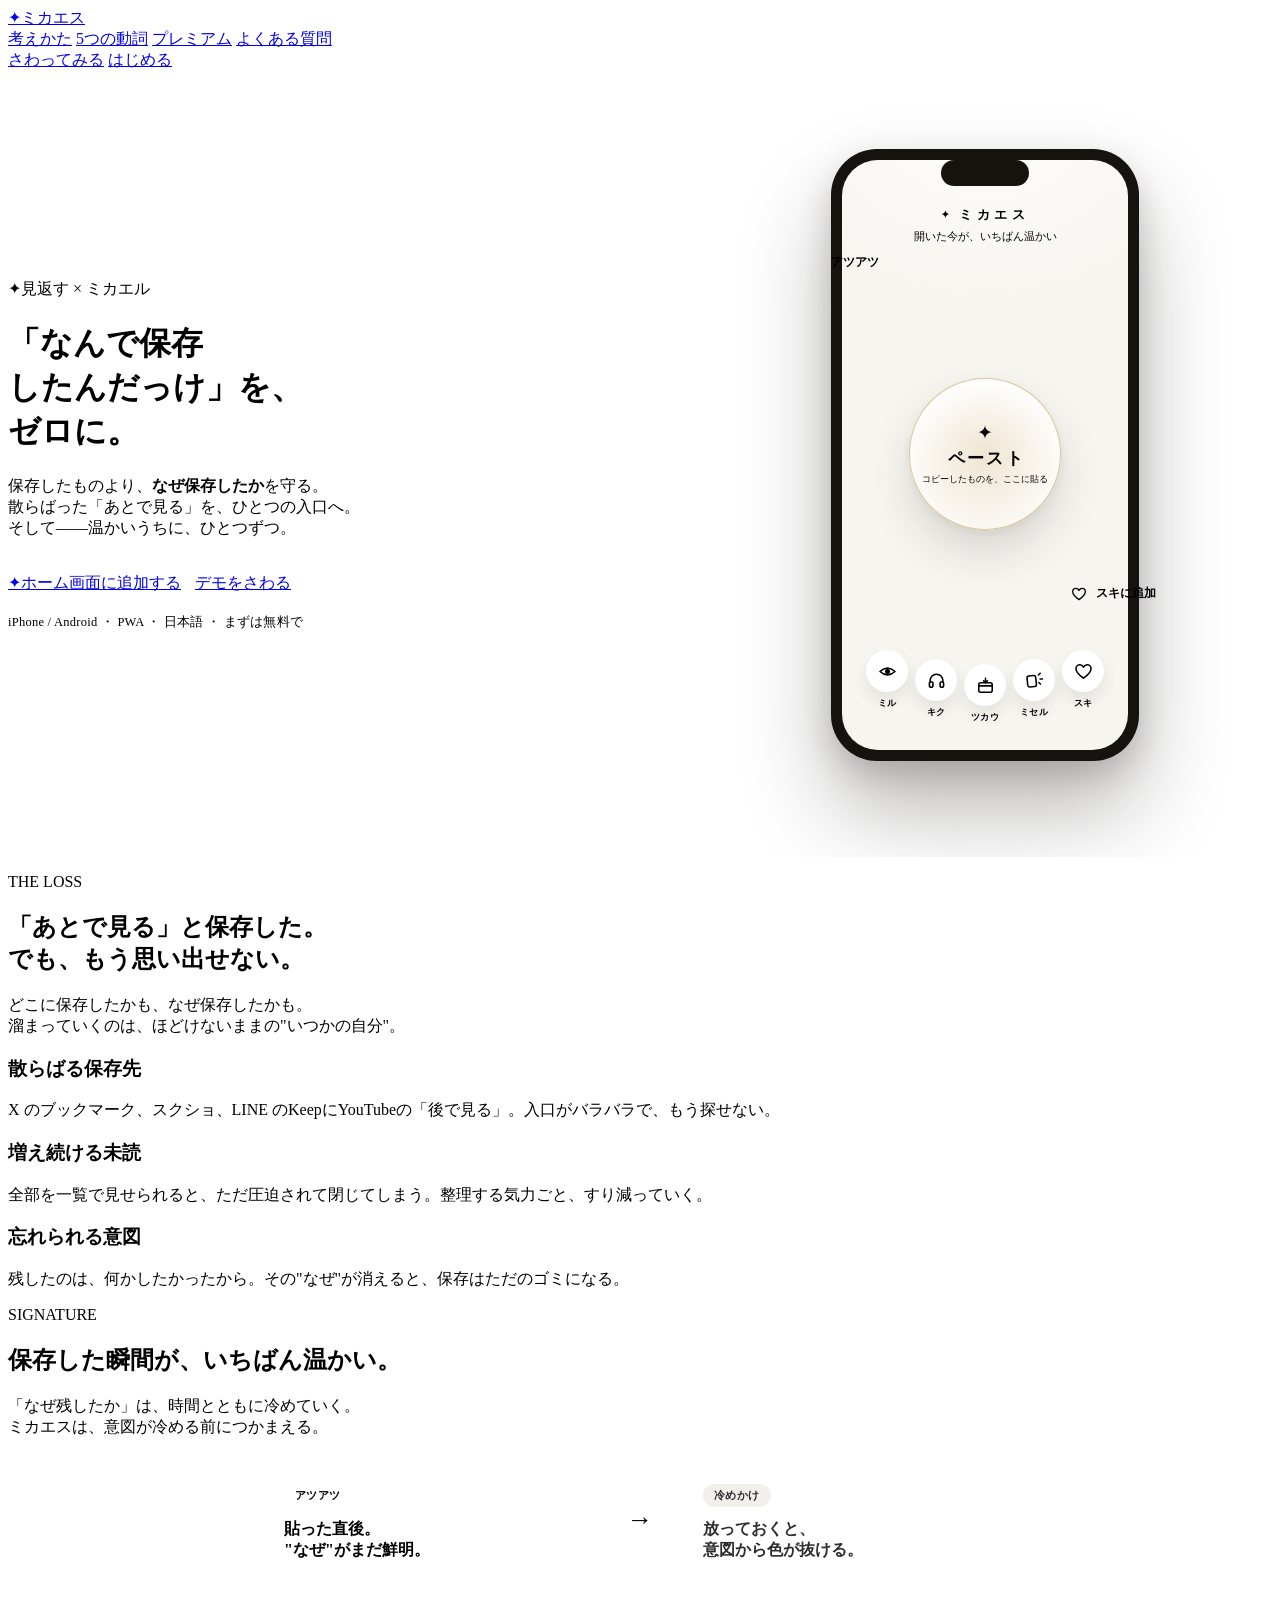
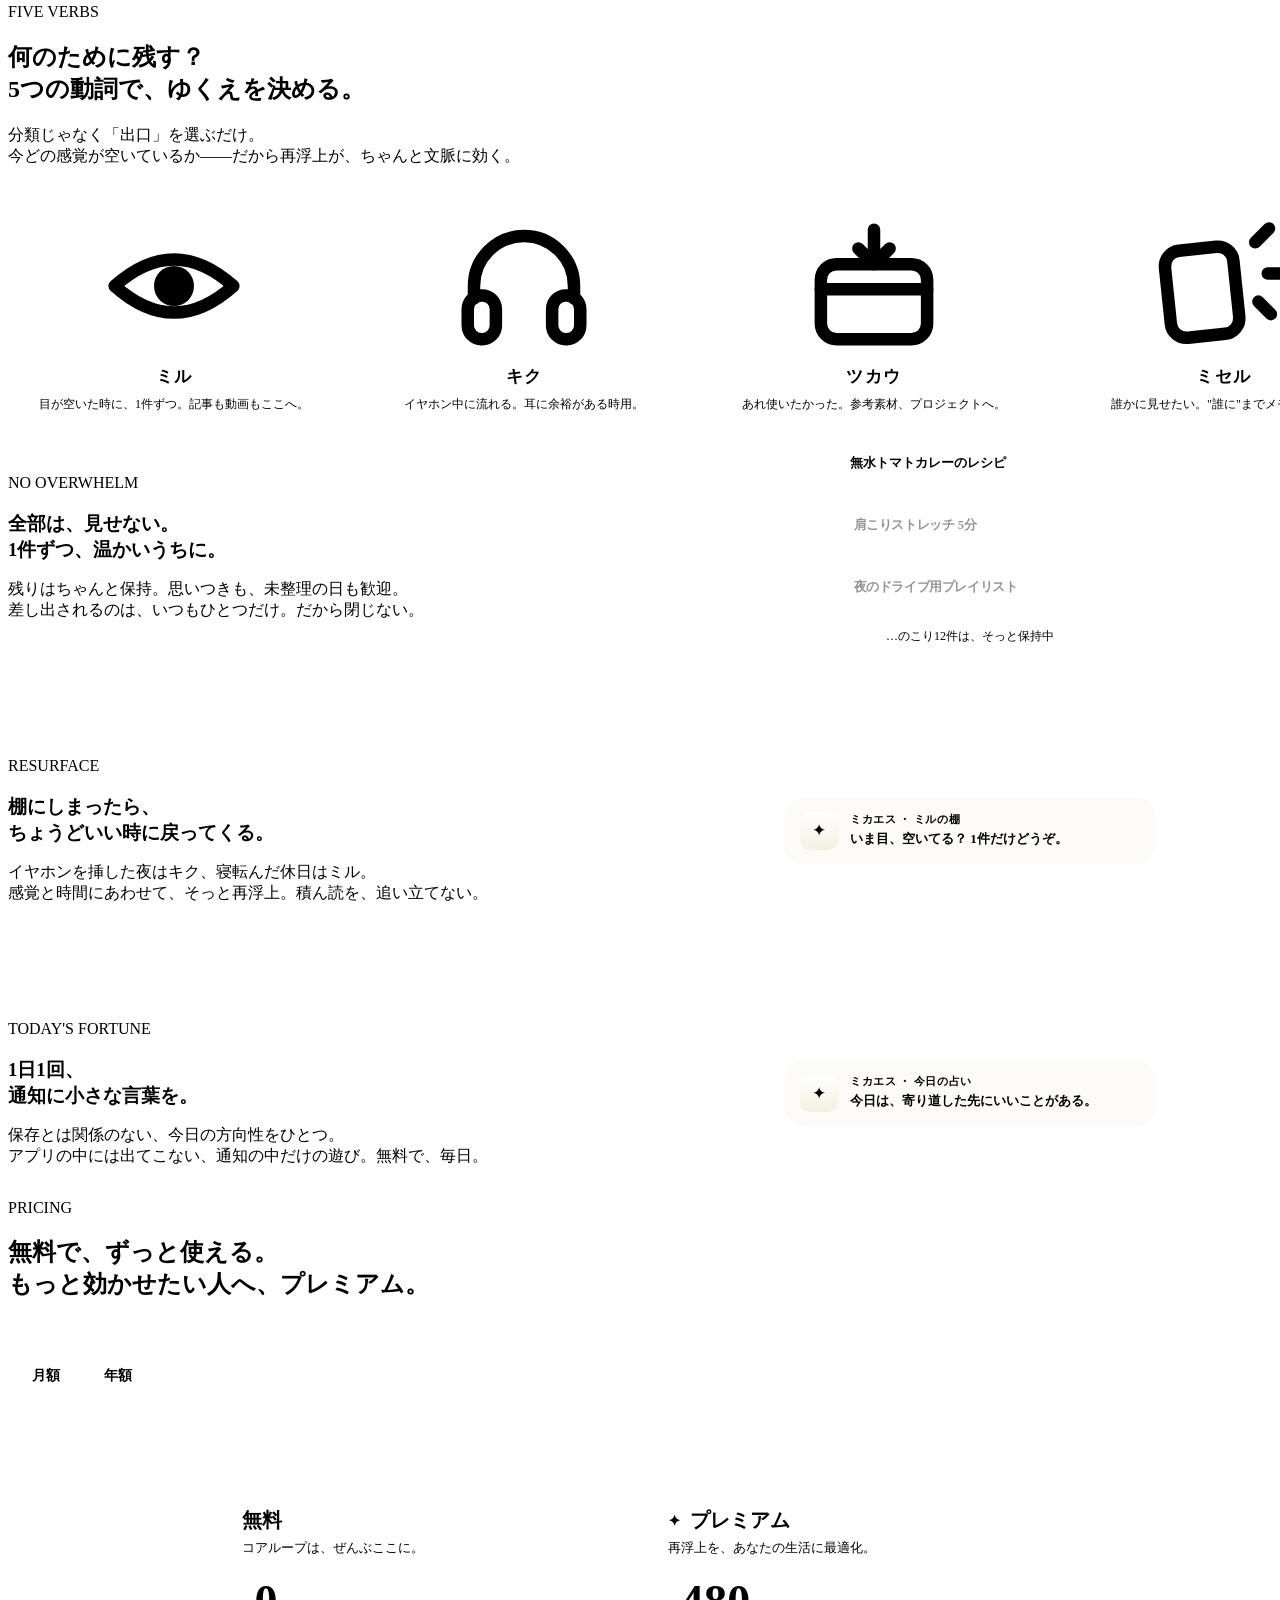
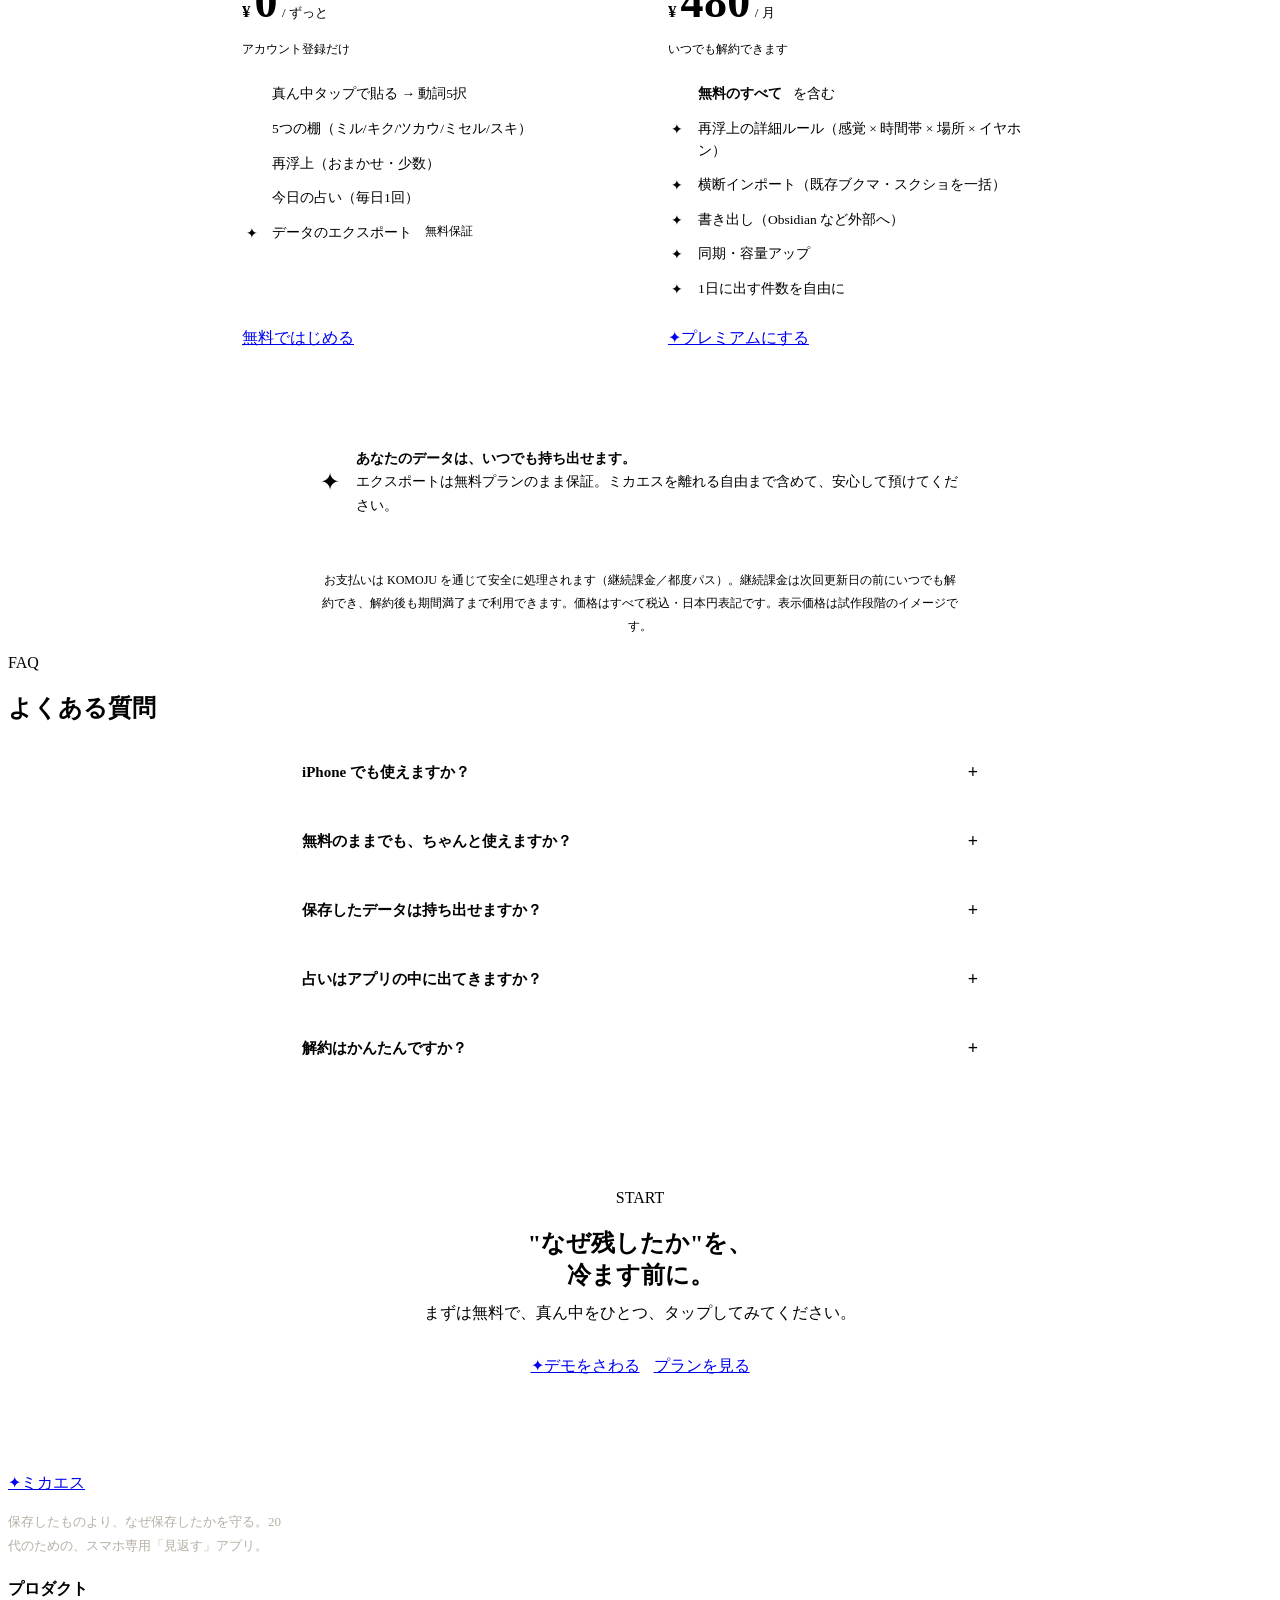
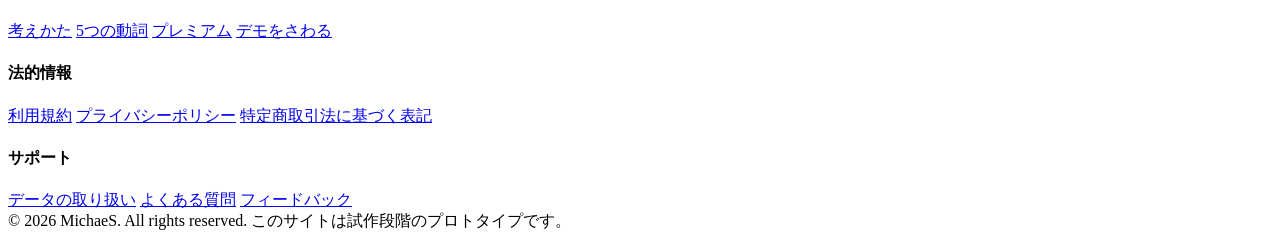
==== LP.html @ 0ac88a1e "Add files via upload" ====
<!DOCTYPE html>
<html lang="ja">
<head>
<meta charset="UTF-8">
<meta name="viewport" content="width=device-width, initial-scale=1.0">
<title>ミカエス — 「なんで保存したんだっけ」を、ゼロに。</title>
<meta name="description" content="保存したものより、なぜ保存したかを守る。温かいうちに、ひとつずつ。20代のためのスマホ専用「見返す」アプリ、ミカエス。">
<link rel="preconnect" href="https://fonts.googleapis.com">
<link rel="preconnect" href="https://fonts.gstatic.com" crossorigin>
<link href="https://fonts.googleapis.com/css2?family=Zen+Maru+Gothic:wght@500;700;900&family=Zen+Kaku+Gothic+New:wght@400;500;700&display=swap" rel="stylesheet">
<link rel="stylesheet" href="lp-styles.css">
<style>
  /* ── ヒーロー ─────────────────────────── */
  .hero { position: relative; padding: 78px 0 96px; overflow: hidden; background: var(--light); }
  .hero-grid { display: grid; grid-template-columns: 1.05fr .95fr; gap: 56px; align-items: center; }
  .hero-copy .lead { margin: 22px 0 34px; max-width: 30em; }
  .hero-cta { display: flex; gap: 14px; flex-wrap: wrap; }
  .hero-note { margin: 20px 0 0; font-size: 12.5px; color: var(--ink-soft); letter-spacing: .02em; }
  .hero-kicker { margin-bottom: 22px; }

  @media (max-width: 880px) {
    .hero-grid { grid-template-columns: 1fr; gap: 8px; text-align: center; }
    .hero-copy .lead { margin-inline: auto; }
    .hero-cta, .hero-kicker { justify-content: center; }
    .hero-phone { margin: 18px auto 0; }
  }

  /* ── 端末モック ───────────────────────── */
  .hero-phone {
    position: relative; width: 286px; height: 590px; margin: 0 auto;
    border-radius: 46px; background: #16130F; padding: 11px;
    box-shadow: 0 50px 90px rgba(42,38,34,.32), 0 12px 30px rgba(42,38,34,.18);
  }
  .phone-screen {
    position: relative; width: 100%; height: 100%; border-radius: 36px; overflow: hidden;
    background: #F7F5F0; display: flex; flex-direction: column;
  }
  .phone-screen::before {
    content: ""; position: absolute; inset: 0; pointer-events: none;
    background: radial-gradient(120% 52% at 50% -12%, rgba(255,255,252,.95), rgba(255,255,252,0) 70%);
  }
  .phone-notch { position: absolute; top: 11px; left: 50%; transform: translateX(-50%);
    width: 88px; height: 26px; background: #16130F; border-radius: 999px; z-index: 4; }
  .ph-top { text-align: center; padding: 44px 20px 0; position: relative; z-index: 2; }
  .ph-brand { font-family: var(--display); font-weight: 900; font-size: 13px; letter-spacing: .34em; text-indent: .34em;
    display: inline-flex; align-items: center; gap: 6px; }
  .ph-brand .star { color: var(--gold); font-size: 10px; letter-spacing: 0; text-indent: 0; }
  .ph-sub { margin-top: 6px; font-size: 10.5px; color: var(--ink-mid); }
  .ph-stage { flex: 1; display: grid; place-items: center; position: relative; z-index: 2; }
  .orb {
    position: relative; width: 150px; height: 150px; border-radius: 50%;
    border: 1px solid rgba(197,164,97,.6);
    background: linear-gradient(180deg, #FFFFFF, #FBF8F3);
    box-shadow: 0 22px 44px rgba(42,38,34,.14), 0 4px 10px rgba(42,38,34,.06);
    display: flex; flex-direction: column; align-items: center; justify-content: center; gap: 3px;
  }
  .orb::before {
    content: ""; position: absolute; inset: -28px; border-radius: 50%;
    background: radial-gradient(closest-side, rgba(197,164,97,.26), rgba(197,164,97,0) 72%);
    animation: halo 3.8s ease-in-out infinite;
  }
  @keyframes halo { 0%,100% { opacity:.7; transform: scale(.96);} 50% { opacity:1; transform: scale(1.05);} }
  .orb .star { color: var(--gold); font-size: 19px; position: relative; }
  .orb-label { font-family: var(--display); font-weight: 700; font-size: 17px; letter-spacing: .14em; text-indent: .14em; position: relative; }
  .orb-hint { font-size: 9px; color: var(--ink-soft); position: relative; }
  .ph-verbs { display: flex; gap: 7px; justify-content: center; align-items: flex-end; padding: 0 12px 26px; position: relative; z-index: 2; }
  .ph-verbs .v { display: flex; flex-direction: column; align-items: center; gap: 5px; }
  .ph-verbs .vc {
    width: 42px; height: 42px; border-radius: 50%; background: #fff; border: 1px solid var(--line);
    display: grid; place-items: center; color: var(--ink);
    box-shadow: 0 8px 16px rgba(42,38,34,.09);
  }
  .ph-verbs .vc .icon { width: 19px; height: 19px; }
  .ph-verbs .vl { font-size: 9px; font-weight: 700; letter-spacing: .04em; }
  .ph-verbs .v:nth-child(1), .ph-verbs .v:nth-child(5) { transform: translateY(-14px); }
  .ph-verbs .v:nth-child(2), .ph-verbs .v:nth-child(4) { transform: translateY(-5px); }

  .float-tag {
    position: absolute; z-index: 6; background: var(--card); border-radius: 14px;
    padding: 9px 13px; box-shadow: var(--shadow-card); display: flex; align-items: center; gap: 9px;
    font-size: 12px; font-weight: 700;
  }
  .float-tag.t1 { top: 96px; left: -36px; }
  .float-tag.t2 { bottom: 150px; right: -30px; }
  .float-tag .mini-steam { display: flex; gap: 3px; }
  .float-tag .mini-steam i { width: 2.5px; height: 11px; border-radius: 3px; background: var(--warm);
    animation: steam 1.6s ease-in-out infinite; }
  .float-tag .mini-steam i:nth-child(2){ animation-delay:.4s; height:14px; }
  .float-tag .mini-steam i:nth-child(3){ animation-delay:.8s; }
  @keyframes steam { 0%{transform:translateY(3px) scaleY(.6);opacity:0;} 40%{opacity:.9;} 100%{transform:translateY(-6px) scaleY(1.1);opacity:0;} }
  @media (max-width: 880px) { .float-tag.t1 { left: 0; } .float-tag.t2 { right: 0; } }

  /* ── 温度メタファー ───────────────────── */
  .temp-row { display: grid; grid-template-columns: 1fr auto 1fr; align-items: center; gap: 26px; max-width: 760px; margin: 0 auto; }
  .temp-card {
    background: var(--card); border-radius: var(--r-md); padding: 26px 24px; box-shadow: var(--shadow-card);
    position: relative; text-align: left;
  }
  .temp-card .tc-steam { position: absolute; top: -16px; left: 26px; display: flex; gap: 6px; }
  .temp-card .tc-steam i { width: 3px; height: 15px; border-radius: 3px; background: var(--warm); animation: steam 1.6s ease-in-out infinite; }
  .temp-card .tc-steam i:nth-child(2){animation-delay:.4s;height:19px;} .temp-card .tc-steam i:nth-child(3){animation-delay:.8s;}
  .temp-chip { display: inline-block; font-size: 11px; font-weight: 700; letter-spacing: .04em; padding: 4px 11px; border-radius: 999px; margin-top: 4px; }
  .temp-chip.hot { background: var(--warm-tint); color: var(--warm-deep); }
  .temp-chip.cool { background: #F0EDE7; color: var(--ink-soft); }
  .temp-card.cold { opacity: .82; }
  .temp-card .tt { font-family: var(--display); font-weight: 700; font-size: 16px; margin: 12px 0 0; }
  .temp-arrow { color: var(--ink-soft); font-size: 26px; }
  @media (max-width: 720px){ .temp-row { grid-template-columns: 1fr; } .temp-arrow { transform: rotate(90deg); justify-self:center; } }

  /* ── 動詞5択 ──────────────────────────── */
  .verbs-grid { display: grid; grid-template-columns: repeat(5, 1fr); gap: 18px; }
  .verb-card { text-align: center; background: var(--card); border-radius: var(--r-md); padding: 28px 16px 24px; box-shadow: var(--shadow-soft); }
  .verb-card .verb-circle { margin: 0 auto 14px; }
  .verb-card .vname { font-family: var(--display); font-weight: 700; font-size: 17px; letter-spacing: .08em; }
  .verb-card .vdesc { font-size: 12px; color: var(--ink-mid); margin: 6px 0 0; line-height: 1.7; }
  @media (max-width: 860px){ .verbs-grid { grid-template-columns: repeat(2, 1fr); } }
  @media (max-width: 460px){ .verbs-grid { grid-template-columns: 1fr; } }

  /* ── 横並び特長（左右交互） ────────────── */
  .feat { display: grid; grid-template-columns: 1fr 1fr; gap: 56px; align-items: center; }
  .feat + .feat { margin-top: 84px; }
  .feat.rev .feat-visual { order: 2; }
  .feat-copy .h-sub { margin-bottom: 14px; }
  .feat-visual { display: grid; place-items: center; }
  @media (max-width: 820px){ .feat, .feat.rev { grid-template-columns: 1fr; gap: 26px; } .feat.rev .feat-visual { order: 0; } }

  .stack-demo { width: 100%; max-width: 340px; display: flex; flex-direction: column; gap: 12px; }
  .stack-demo .si {
    background: var(--card); border-radius: var(--r-sm); padding: 14px 16px; box-shadow: var(--shadow-soft);
    display: flex; align-items: center; gap: 12px; font-size: 13px; font-weight: 700;
  }
  .stack-demo .si .num { width: 22px; height: 22px; border-radius: 50%; background: var(--ink); color: #fff; font-size: 11px; display: grid; place-items: center; flex: none; }
  .stack-demo .si.dim { opacity: .42; transform: scale(.97); }
  .stack-hidden { text-align: center; font-size: 12px; color: var(--ink-soft); margin-top: 4px; }

  .notif-demo {
    width: 100%; max-width: 340px; display: flex; align-items: center; gap: 12px;
    background: rgba(252,251,248,.96); border: 1px solid var(--line); border-radius: 20px; padding: 14px 16px;
    box-shadow: var(--shadow-card);
  }
  .notif-demo .ni { flex: none; width: 38px; height: 38px; border-radius: 10px; display: grid; place-items: center;
    background: linear-gradient(180deg,#fff,#F6F0E2); border: 1px solid var(--gold-soft); color: var(--gold); font-size: 17px; }
  .notif-demo .nt { font-size: 10.5px; font-weight: 700; color: var(--ink-soft); letter-spacing: .05em; }
  .notif-demo .nx { font-size: 13px; font-weight: 700; line-height: 1.5; margin-top: 2px; }

  /* ── プレミアム ───────────────────────── */
  .plan-toggle { display: inline-flex; background: var(--paper-deep); border-radius: 999px; padding: 4px; gap: 4px; margin: 0 auto 18px; }
  .plan-toggle button {
    border: none; background: none; font-family: var(--body); font-weight: 700; font-size: 13.5px;
    padding: 9px 20px; border-radius: 999px; cursor: pointer; color: var(--ink-mid); transition: all .18s ease;
  }
  .plan-toggle button.on { background: var(--card); color: var(--ink); box-shadow: var(--shadow-soft); }
  .save-note { font-size: 12px; color: var(--warm-deep); font-weight: 700; margin: 0 0 40px; }

  .plans { display: grid; grid-template-columns: 1fr 1.08fr; gap: 24px; max-width: 860px; margin: 0 auto; align-items: stretch; }
  .plan { background: var(--card); border-radius: var(--r-lg); padding: 36px 32px; box-shadow: var(--shadow-soft); display: flex; flex-direction: column; border: 1px solid var(--line); }
  .plan.prem { border: 1px solid var(--gold-soft); box-shadow: var(--shadow-card); position: relative; }
  .plan.prem::before {
    content: ""; position: absolute; top: 0; left: 32px; right: 32px; height: 2px; border-radius: 2px;
    background: linear-gradient(90deg, rgba(197,164,97,0), var(--gold) 50%, rgba(197,164,97,0));
  }
  .plan-name { font-family: var(--display); font-weight: 700; font-size: 20px; display: flex; align-items: center; gap: 9px; }
  .plan-name .star { color: var(--gold); font-size: 15px; }
  .plan-tag { font-size: 12.5px; color: var(--ink-soft); margin: 6px 0 22px; }
  .price { display: flex; align-items: baseline; gap: 4px; margin-bottom: 4px; }
  .price .yen { font-family: var(--display); font-weight: 700; font-size: 17px; }
  .price .amt { font-family: var(--display); font-weight: 900; font-size: 46px; line-height: 1; letter-spacing: .01em; }
  .price .per { font-size: 13px; color: var(--ink-soft); }
  .price-sub { font-size: 12px; color: var(--ink-soft); min-height: 18px; margin-bottom: 24px; }
  .plan ul { list-style: none; margin: 0 0 28px; padding: 0; display: flex; flex-direction: column; gap: 13px; flex: 1; }
  .plan li { display: flex; align-items: flex-start; gap: 11px; font-size: 13.5px; line-height: 1.6; }
  .plan li .ck { flex: none; width: 19px; height: 19px; border-radius: 50%; display: grid; place-items: center; margin-top: 1px; }
  .plan li .ck.y { background: var(--ink); color: #fff; }
  .plan li .ck.g { background: var(--gold-tint); color: var(--gold); border: 1px solid var(--gold-soft); }
  .plan li .ck.lock { background: #F1ECE3; color: var(--ink-soft); }
  .plan li.off { color: var(--ink-soft); }
  .plan li .free-star { color: var(--gold); font-size: 12px; margin-left: 2px; }
  @media (max-width: 760px){ .plans { grid-template-columns: 1fr; } }

  .komoju-note { max-width: 640px; margin: 30px auto 0; text-align: center; font-size: 12px; color: var(--ink-soft); line-height: 1.9; }
  .guarantee {
    max-width: 640px; margin: 40px auto 0; background: var(--gold-tint); border: 1px solid var(--gold-soft);
    border-radius: var(--r-md); padding: 22px 26px; display: flex; align-items: center; gap: 16px;
  }
  .guarantee .gstar { font-size: 24px; color: var(--gold); flex: none; }
  .guarantee p { margin: 0; font-size: 13.5px; color: var(--ink-mid); line-height: 1.75; }
  .guarantee b { color: var(--ink); font-weight: 700; }

  /* ── CTAバンド ───────────────────────── */
  .cta-band { text-align: center; padding: 96px 0; }
  .cta-band .h-sec { margin-bottom: 12px; }
  .cta-band .lead { margin: 0 auto 32px; max-width: 30em; }

  /* ── FAQ ─────────────────────────────── */
  .faq { max-width: 720px; margin: 0 auto; display: flex; flex-direction: column; gap: 12px; }
  .faq details { background: var(--card); border-radius: var(--r-sm); box-shadow: var(--shadow-soft); border: 1px solid var(--line-soft); }
  .faq summary { list-style: none; cursor: pointer; padding: 18px 22px; font-family: var(--display); font-weight: 700; font-size: 15px; display: flex; justify-content: space-between; align-items: center; gap: 12px; }
  .faq summary::-webkit-details-marker { display: none; }
  .faq summary .pm { color: var(--gold); font-size: 18px; transition: transform .2s ease; flex: none; }
  .faq details[open] summary .pm { transform: rotate(45deg); }
  .faq .fa { padding: 0 22px 20px; font-size: 13.5px; color: var(--ink-mid); line-height: 1.9; }
</style>
</head>
<body>

<!-- 動詞アイコン スプライト -->
<svg width="0" height="0" style="position:absolute" aria-hidden="true">
  <symbol id="v-miru" viewBox="0 0 24 24" fill="none" stroke="currentColor" stroke-width="2" stroke-linecap="round" stroke-linejoin="round">
    <path d="M2.5 12 Q12 3.5 21.5 12 Q12 20.5 2.5 12 Z"></path><circle cx="12" cy="12" r="3.2" fill="currentColor" stroke="none"></circle>
  </symbol>
  <symbol id="v-kiku" viewBox="0 0 24 24" fill="none" stroke="currentColor" stroke-width="2" stroke-linecap="round" stroke-linejoin="round">
    <path d="M4 14 v-2 a8 8 0 0 1 16 0 v2"></path><rect x="3" y="13.5" width="4.5" height="7" rx="2.2"></rect><rect x="16.5" y="13.5" width="4.5" height="7" rx="2.2"></rect>
  </symbol>
  <symbol id="v-tsukau" viewBox="0 0 24 24" fill="none" stroke="currentColor" stroke-width="2" stroke-linecap="round" stroke-linejoin="round">
    <rect x="3.5" y="8.5" width="17" height="12" rx="2.5"></rect><path d="M3.5 12.5 h17"></path><path d="M12 3 v5.5 M9.5 6 L12 8.5 L14.5 6"></path>
  </symbol>
  <symbol id="v-miseru" viewBox="0 0 24 24" fill="none" stroke="currentColor" stroke-width="2" stroke-linecap="round" stroke-linejoin="round">
    <rect x="3" y="6" width="11" height="14" rx="2.5" transform="rotate(-6 8.5 13)"></rect><path d="M17 5 l2.2-2.2 M19 10 h3 M17.5 14.5 l2 2"></path>
  </symbol>
  <symbol id="v-suki" viewBox="0 0 24 24" fill="none" stroke="currentColor" stroke-width="2" stroke-linecap="round" stroke-linejoin="round">
    <path d="M12 20.5 C5 15.5 2.5 11.5 2.5 8.2 C2.5 5.2 5 3.5 7.4 3.5 C9.4 3.5 11 4.7 12 6.6 C13 4.7 14.6 3.5 16.6 3.5 C19 3.5 21.5 5.2 21.5 8.2 C21.5 11.5 19 15.5 12 20.5 Z"></path>
  </symbol>
</svg>

<!-- ナビ -->
<nav class="nav">
  <div class="wrap nav-inner">
    <a href="#top" class="brand"><span class="star">✦</span>ミカエス</a>
    <div class="nav-links">
      <a href="#feature">考えかた</a>
      <a href="#verbs">5つの動詞</a>
      <a href="#premium">プレミアム</a>
      <a href="#faq">よくある質問</a>
    </div>
    <div class="nav-cta">
      <a href="MichaeS タップ画面.html" class="btn btn--ghost btn--sm">さわってみる</a>
      <a href="#premium" class="btn btn--ink btn--sm">はじめる</a>
    </div>
  </div>
</nav>

<!-- ヒーロー -->
<header class="hero beam-top" id="top">
  <div class="wrap hero-grid">
    <div class="hero-copy">
      <div class="kicker hero-kicker"><span class="star">✦</span>見返す × ミカエル</div>
      <h1 class="h-hero">「なんで保存<br>したんだっけ」を、<br>ゼロに。</h1>
      <p class="lead">保存したものより、<b>なぜ保存したか</b>を守る。<br>散らばった「あとで見る」を、ひとつの入口へ。<br>そして——温かいうちに、ひとつずつ。</p>
      <div class="hero-cta">
        <a href="#premium" class="btn btn--ink"><span class="star">✦</span>ホーム画面に追加する</a>
        <a href="MichaeS タップ画面.html" class="btn btn--ghost">デモをさわる</a>
      </div>
      <p class="hero-note">iPhone / Android ・ PWA ・ 日本語 ・ まずは無料で</p>
    </div>

    <div class="hero-visual">
      <div class="hero-phone">
        <div class="phone-notch"></div>
        <div class="phone-screen">
          <div class="ph-top">
            <div class="ph-brand"><span class="star">✦</span>ミカエス</div>
            <div class="ph-sub">開いた今が、いちばん温かい</div>
          </div>
          <div class="ph-stage">
            <div class="orb">
              <span class="star">✦</span>
              <span class="orb-label">ペースト</span>
              <span class="orb-hint">コピーしたものを、ここに貼る</span>
            </div>
          </div>
          <div class="ph-verbs">
            <div class="v"><span class="vc"><svg class="icon"><use href="#v-miru"></use></svg></span><span class="vl">ミル</span></div>
            <div class="v"><span class="vc"><svg class="icon"><use href="#v-kiku"></use></svg></span><span class="vl">キク</span></div>
            <div class="v"><span class="vc"><svg class="icon"><use href="#v-tsukau"></use></svg></span><span class="vl">ツカウ</span></div>
            <div class="v"><span class="vc"><svg class="icon"><use href="#v-miseru"></use></svg></span><span class="vl">ミセル</span></div>
            <div class="v"><span class="vc"><svg class="icon"><use href="#v-suki"></use></svg></span><span class="vl">スキ</span></div>
          </div>
        </div>
        <div class="float-tag t1"><span class="mini-steam"><i></i><i></i><i></i></span>アツアツ</div>
        <div class="float-tag t2"><svg class="icon" style="width:16px;height:16px;color:var(--ink)"><use href="#v-suki"></use></svg>スキに追加</div>
      </div>
    </div>
  </div>
</header>

<!-- 問題提起 -->
<section class="band band--paper" id="problem">
  <div class="wrap">
    <div class="sec-head reveal">
      <p class="eyebrow">THE LOSS</p>
      <h2 class="h-sec">「あとで見る」と保存した。<br>でも、もう思い出せない。</h2>
      <p class="lead">どこに保存したかも、なぜ保存したかも。<br>溜まっていくのは、ほどけないままの"いつかの自分"。</p>
    </div>
    <div class="grid g-3">
      <div class="card reveal"><h3>散らばる保存先</h3><p>X のブックマーク、スクショ、LINE のKeepにYouTubeの「後で見る」。入口がバラバラで、もう探せない。</p></div>
      <div class="card reveal"><h3>増え続ける未読</h3><p>全部を一覧で見せられると、ただ圧迫されて閉じてしまう。整理する気力ごと、すり減っていく。</p></div>
      <div class="card reveal"><h3>忘れられる意図</h3><p>残したのは、何かしたかったから。その"なぜ"が消えると、保存はただのゴミになる。</p></div>
    </div>
  </div>
</section>

<!-- 温度メタファー -->
<section class="band band--light beam-top" id="temperature">
  <div class="wrap">
    <div class="sec-head reveal">
      <p class="eyebrow">SIGNATURE</p>
      <h2 class="h-sec">保存した瞬間が、いちばん温かい。</h2>
      <p class="lead">「なぜ残したか」は、時間とともに冷めていく。<br>ミカエスは、意図が冷める前につかまえる。</p>
    </div>
    <div class="temp-row reveal">
      <div class="temp-card">
        <span class="tc-steam"><i></i><i></i><i></i></span>
        <span class="temp-chip hot">アツアツ</span>
        <p class="tt">貼った直後。<br>"なぜ"がまだ鮮明。</p>
      </div>
      <div class="temp-arrow">→</div>
      <div class="temp-card cold">
        <span class="temp-chip cool">冷めかけ</span>
        <p class="tt">放っておくと、<br>意図から色が抜ける。</p>
      </div>
    </div>
  </div>
</section>

<!-- 動詞5択 -->
<section class="band band--paper" id="verbs">
  <div class="wrap">
    <div class="sec-head reveal">
      <p class="eyebrow">FIVE VERBS</p>
      <h2 class="h-sec">何のために残す？<br>5つの動詞で、ゆくえを決める。</h2>
      <p class="lead">分類じゃなく「出口」を選ぶだけ。<br>今どの感覚が空いているか——だから再浮上が、ちゃんと文脈に効く。</p>
    </div>
    <div class="verbs-grid reveal">
      <div class="verb-card"><span class="verb-circle"><svg class="icon"><use href="#v-miru"></use></svg></span><div class="vname">ミル</div><p class="vdesc">目が空いた時に、1件ずつ。記事も動画もここへ。</p></div>
      <div class="verb-card"><span class="verb-circle"><svg class="icon"><use href="#v-kiku"></use></svg></span><div class="vname">キク</div><p class="vdesc">イヤホン中に流れる。耳に余裕がある時用。</p></div>
      <div class="verb-card"><span class="verb-circle"><svg class="icon"><use href="#v-tsukau"></use></svg></span><div class="vname">ツカウ</div><p class="vdesc">あれ使いたかった。参考素材、プロジェクトへ。</p></div>
      <div class="verb-card"><span class="verb-circle"><svg class="icon"><use href="#v-miseru"></use></svg></span><div class="vname">ミセル</div><p class="vdesc">誰かに見せたい。"誰に"までメモできる。</p></div>
      <div class="verb-card"><span class="verb-circle"><svg class="icon"><use href="#v-suki"></use></svg></span><div class="vname">スキ</div><p class="vdesc">ただ好き。理由はいらない、まとめて集める。</p></div>
    </div>
  </div>
</section>

<!-- 特長（1件ずつ / 再浮上 / 占い） -->
<section class="band band--light" id="feature">
  <div class="wrap">
    <div class="feat reveal">
      <div class="feat-copy">
        <p class="eyebrow">NO OVERWHELM</p>
        <h3 class="h-sub">全部は、見せない。<br>1件ずつ、温かいうちに。</h3>
        <p class="lead">残りはちゃんと保持。思いつきも、未整理の日も歓迎。<br>差し出されるのは、いつもひとつだけ。だから閉じない。</p>
      </div>
      <div class="feat-visual">
        <div class="stack-demo">
          <div class="si"><span class="num">1</span>無水トマトカレーのレシピ</div>
          <div class="si dim"><span class="num">2</span>肩こりストレッチ 5分</div>
          <div class="si dim"><span class="num">3</span>夜のドライブ用プレイリスト</div>
          <p class="stack-hidden">…のこり12件は、そっと保持中</p>
        </div>
      </div>
    </div>

    <div class="feat rev reveal">
      <div class="feat-visual">
        <div class="notif-demo">
          <span class="ni">✦</span>
          <div><div class="nt">ミカエス ・ ミルの棚</div><div class="nx">いま目、空いてる？ 1件だけどうぞ。</div></div>
        </div>
      </div>
      <div class="feat-copy">
        <p class="eyebrow">RESURFACE</p>
        <h3 class="h-sub">棚にしまったら、<br>ちょうどいい時に戻ってくる。</h3>
        <p class="lead">イヤホンを挿した夜はキク、寝転んだ休日はミル。<br>感覚と時間にあわせて、そっと再浮上。積ん読を、追い立てない。</p>
      </div>
    </div>

    <div class="feat reveal">
      <div class="feat-copy">
        <p class="eyebrow">TODAY'S FORTUNE</p>
        <h3 class="h-sub">1日1回、<br>通知に小さな言葉を。</h3>
        <p class="lead">保存とは関係のない、今日の方向性をひとつ。<br>アプリの中には出てこない、通知の中だけの遊び。無料で、毎日。</p>
      </div>
      <div class="feat-visual">
        <div class="notif-demo">
          <span class="ni">✦</span>
          <div><div class="nt">ミカエス ・ 今日の占い</div><div class="nx">今日は、寄り道した先にいいことがある。</div></div>
        </div>
      </div>
    </div>
  </div>
</section>

<!-- プレミアム -->
<section class="band band--paper beam-top" id="premium">
  <div class="wrap center">
    <p class="eyebrow">PRICING</p>
    <h2 class="h-sec reveal">無料で、ずっと使える。<br>もっと効かせたい人へ、プレミアム。</h2>
    <div style="height:34px"></div>
    <div class="plan-toggle" role="tablist">
      <button id="tg-month" class="on" onclick="setPlan('month')">月額</button>
      <button id="tg-year" onclick="setPlan('year')">年額</button>
    </div>
    <p class="save-note" id="save-note">&nbsp;</p>

    <div class="plans reveal">
      <div class="plan">
        <div class="plan-name">無料</div>
        <p class="plan-tag">コアループは、ぜんぶここに。</p>
        <div class="price"><span class="yen">¥</span><span class="amt">0</span><span class="per">/ ずっと</span></div>
        <p class="price-sub">アカウント登録だけ</p>
        <ul>
          <li><span class="ck y">✓</span>真ん中タップで貼る → 動詞5択</li>
          <li><span class="ck y">✓</span>5つの棚（ミル/キク/ツカウ/ミセル/スキ）</li>
          <li><span class="ck y">✓</span>再浮上（おまかせ・少数）</li>
          <li><span class="ck y">✓</span>今日の占い（毎日1回）</li>
          <li><span class="ck g">✦</span>データのエクスポート<span class="free-star">無料保証</span></li>
        </ul>
        <a href="MichaeS タップ画面.html" class="btn btn--ghost">無料ではじめる</a>
      </div>

      <div class="plan prem">
        <div class="plan-name"><span class="star">✦</span>プレミアム</div>
        <p class="plan-tag">再浮上を、あなたの生活に最適化。</p>
        <div class="price"><span class="yen">¥</span><span class="amt" id="price-amt">480</span><span class="per" id="price-per">/ 月</span></div>
        <p class="price-sub" id="price-sub">いつでも解約できます</p>
        <ul>
          <li><span class="ck y">✓</span><b>無料のすべて</b>を含む</li>
          <li><span class="ck g">✦</span>再浮上の詳細ルール（感覚 × 時間帯 × 場所 × イヤホン）</li>
          <li><span class="ck g">✦</span>横断インポート（既存ブクマ・スクショを一括）</li>
          <li><span class="ck g">✦</span>書き出し（Obsidian など外部へ）</li>
          <li><span class="ck g">✦</span>同期・容量アップ</li>
          <li><span class="ck g">✦</span>1日に出す件数を自由に</li>
        </ul>
        <a href="#" class="btn btn--gold" onclick="return false;"><span class="star">✦</span>プレミアムにする</a>
      </div>
    </div>

    <div class="guarantee reveal">
      <span class="gstar">✦</span>
      <p><b>あなたのデータは、いつでも持ち出せます。</b><br>エクスポートは無料プランのまま保証。ミカエスを離れる自由まで含めて、安心して預けてください。</p>
    </div>
    <p class="komoju-note">お支払いは KOMOJU を通じて安全に処理されます（継続課金／都度パス）。継続課金は次回更新日の前にいつでも解約でき、解約後も期間満了まで利用できます。価格はすべて税込・日本円表記です。表示価格は試作段階のイメージです。</p>
  </div>
</section>

<!-- FAQ -->
<section class="band band--light" id="faq">
  <div class="wrap">
    <div class="sec-head reveal">
      <p class="eyebrow">FAQ</p>
      <h2 class="h-sec">よくある質問</h2>
    </div>
    <div class="faq reveal">
      <details><summary>iPhone でも使えますか？<span class="pm">+</span></summary><div class="fa">はい。ミカエスは PWA（ホーム画面に追加して使うWebアプリ）です。iPhone では共有シートからの保存ができないため、コピー → ミカエスを開く → 真ん中の「ペースト」を押す、という"いま貼る"の流れになります。Android では共有ボタンからも直接送れます。</div></details>
      <details><summary>無料のままでも、ちゃんと使えますか？<span class="pm">+</span></summary><div class="fa">使えます。貼る → 動詞で仕分ける → 棚から見返す、というコアループはすべて無料です。再浮上も「おまかせ（少数）」で動きます。プレミアムは、その再浮上を生活リズムに細かく合わせたい人や、既存の大量の保存を取り込みたい人のためのものです。</div></details>
      <details><summary>保存したデータは持ち出せますか？<span class="pm">+</span></summary><div class="fa">はい。データのエクスポートは無料プランのまま保証しています。いつでも自分のデータを書き出して持ち出せます。これはミカエスを信頼してもらうための約束です。</div></details>
      <details><summary>占いはアプリの中に出てきますか？<span class="pm">+</span></summary><div class="fa">いいえ。今日の占いは1日1回、プッシュ通知の中だけに届きます。保存物とも無関係で、アプリ本体の体験を邪魔しません。設定からいつでもオフにできます。</div></details>
      <details><summary>解約はかんたんですか？<span class="pm">+</span></summary><div class="fa">継続課金は、設定画面または KOMOJU の管理から次回更新日の前にいつでも解約できます。解約しても、契約期間が終わるまではプレミアム機能を使えます。</div></details>
    </div>
  </div>
</section>

<!-- CTAバンド -->
<section class="band--paper cta-band beam-top">
  <div class="wrap">
    <p class="eyebrow">START</p>
    <h2 class="h-sec">"なぜ残したか"を、<br>冷ます前に。</h2>
    <p class="lead">まずは無料で、真ん中をひとつ、タップしてみてください。</p>
    <div class="hero-cta" style="justify-content:center">
      <a href="MichaeS タップ画面.html" class="btn btn--ink"><span class="star">✦</span>デモをさわる</a>
      <a href="#premium" class="btn btn--ghost">プランを見る</a>
    </div>
  </div>
</section>

<!-- フッター -->
<footer class="footer">
  <div class="wrap">
    <div class="footer-grid">
      <div class="footer-col" style="max-width:280px">
        <a href="#top" class="brand"><span class="star">✦</span>ミカエス</a>
        <p style="font-size:13px;color:#B6AFA4;line-height:1.85;margin:16px 0 0">保存したものより、なぜ保存したかを守る。20代のための、スマホ専用「見返す」アプリ。</p>
      </div>
      <div class="footer-col">
        <h4>プロダクト</h4>
        <a href="#feature">考えかた</a>
        <a href="#verbs">5つの動詞</a>
        <a href="#premium">プレミアム</a>
        <a href="MichaeS タップ画面.html">デモをさわる</a>
      </div>
      <div class="footer-col">
        <h4>法的情報</h4>
        <a href="ミカエス 規約.html#terms">利用規約</a>
        <a href="ミカエス 規約.html#privacy">プライバシーポリシー</a>
        <a href="ミカエス 規約.html#tokushoho">特定商取引法に基づく表記</a>
      </div>
      <div class="footer-col">
        <h4>サポート</h4>
        <a href="ミカエス 規約.html#privacy">データの取り扱い</a>
        <a href="#faq">よくある質問</a>
        <a href="#">フィードバック</a>
      </div>
    </div>
    <div class="footer-bottom">
      <span>© 2026 MichaeS. All rights reserved.</span>
      <span>このサイトは試作段階のプロトタイプです。</span>
    </div>
  </div>
</footer>

<script>
  // 料金トグル
  var PRICES = {
    month: { amt: '480', per: '/ 月', sub: 'いつでも解約できます', note: '\u00A0' },
    year:  { amt: '4,800', per: '/ 年', sub: '月あたり ¥400 ・ いつでも解約', note: '2ヶ月分おトク（月額換算 ¥400）' }
  };
  function setPlan(p) {
    var d = PRICES[p];
    document.getElementById('price-amt').textContent = d.amt;
    document.getElementById('price-per').textContent = d.per;
    document.getElementById('price-sub').textContent = d.sub;
    document.getElementById('save-note').innerHTML = d.note;
    document.getElementById('tg-month').classList.toggle('on', p === 'month');
    document.getElementById('tg-year').classList.toggle('on', p === 'year');
  }

  // スクロール出現（JSが動く時だけ隠す。IOが発火しない環境でも保険で可視化）
  document.documentElement.classList.add('js-anim');
  var reveals = document.querySelectorAll('.reveal');
  var io = new IntersectionObserver(function(entries){
    entries.forEach(function(e){ if(e.isIntersecting){ e.target.classList.add('in'); io.unobserve(e.target); } });
  }, { threshold: .14 });
  reveals.forEach(function(el){ io.observe(el); });
  // フォールバック：3秒後に未出現のものは強制表示
  setTimeout(function(){ reveals.forEach(function(el){ el.classList.add('in'); }); }, 3000);
</script>
</body>
</html>
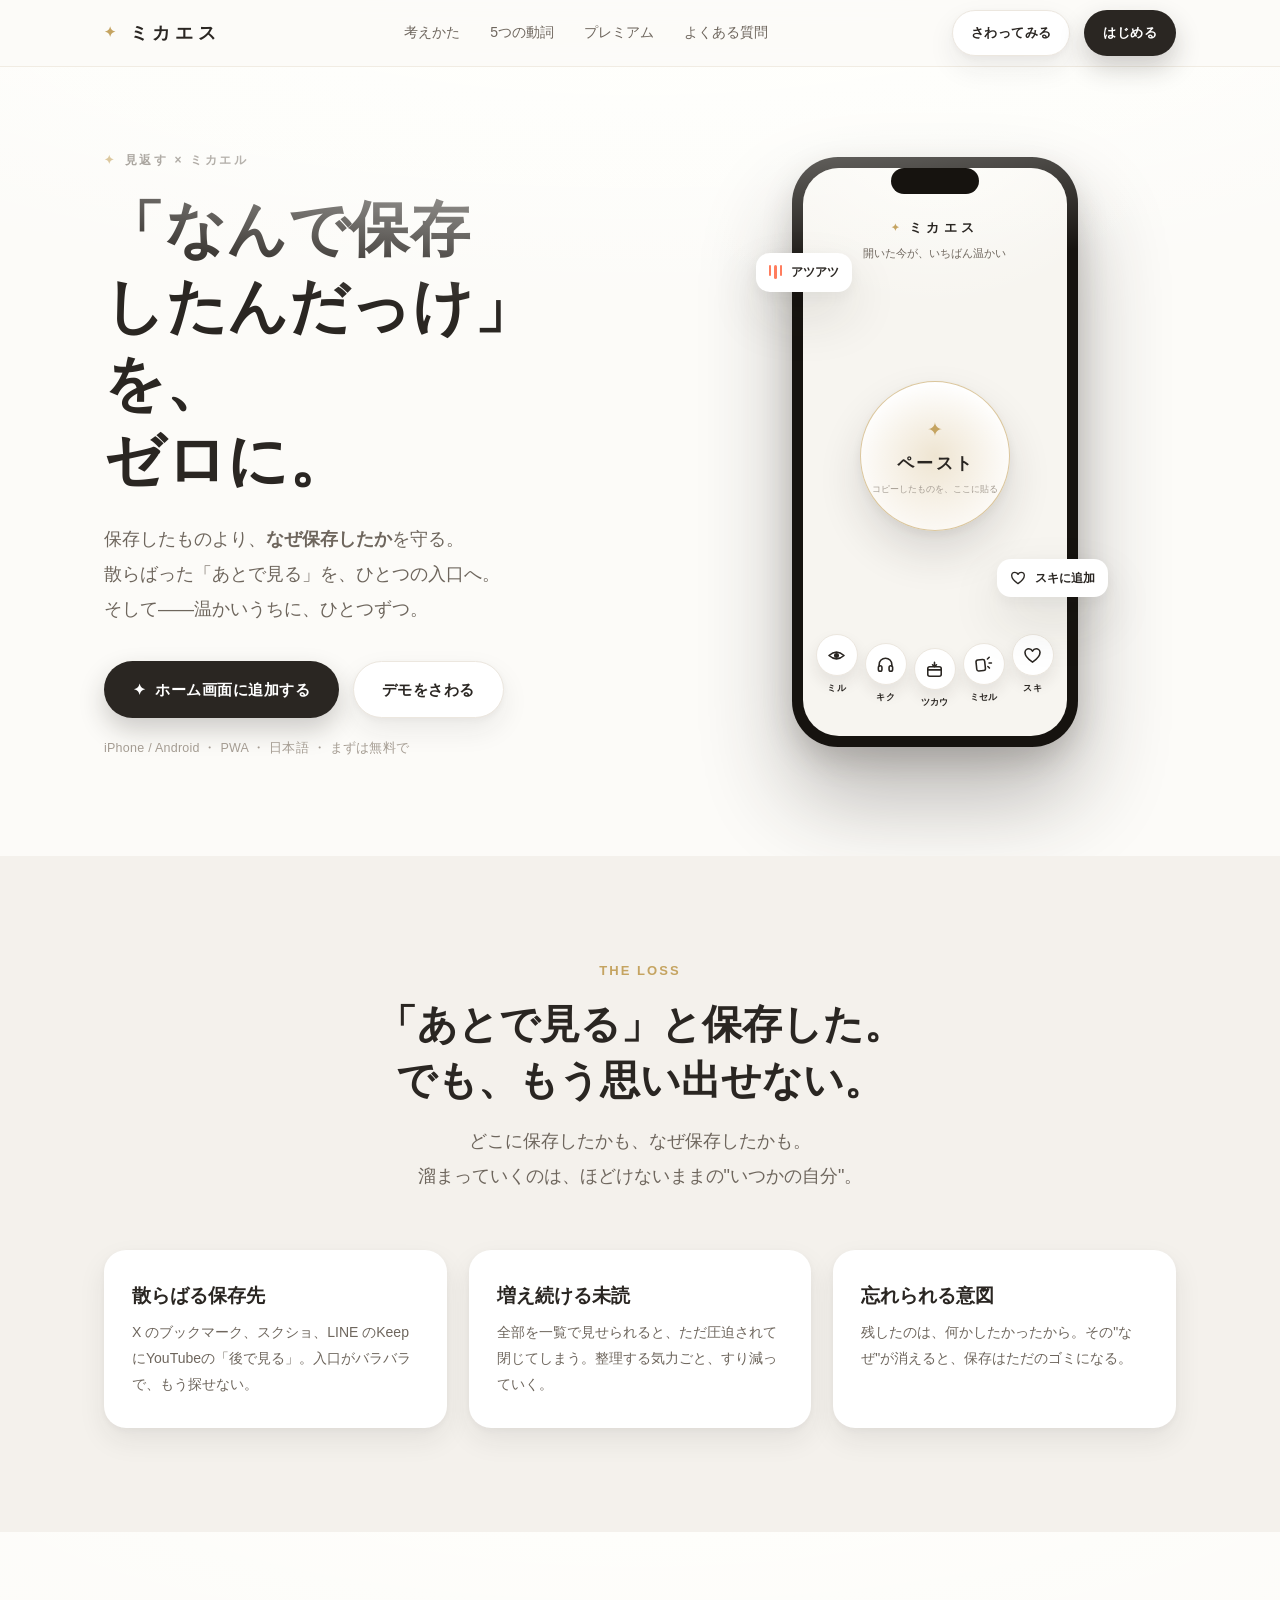
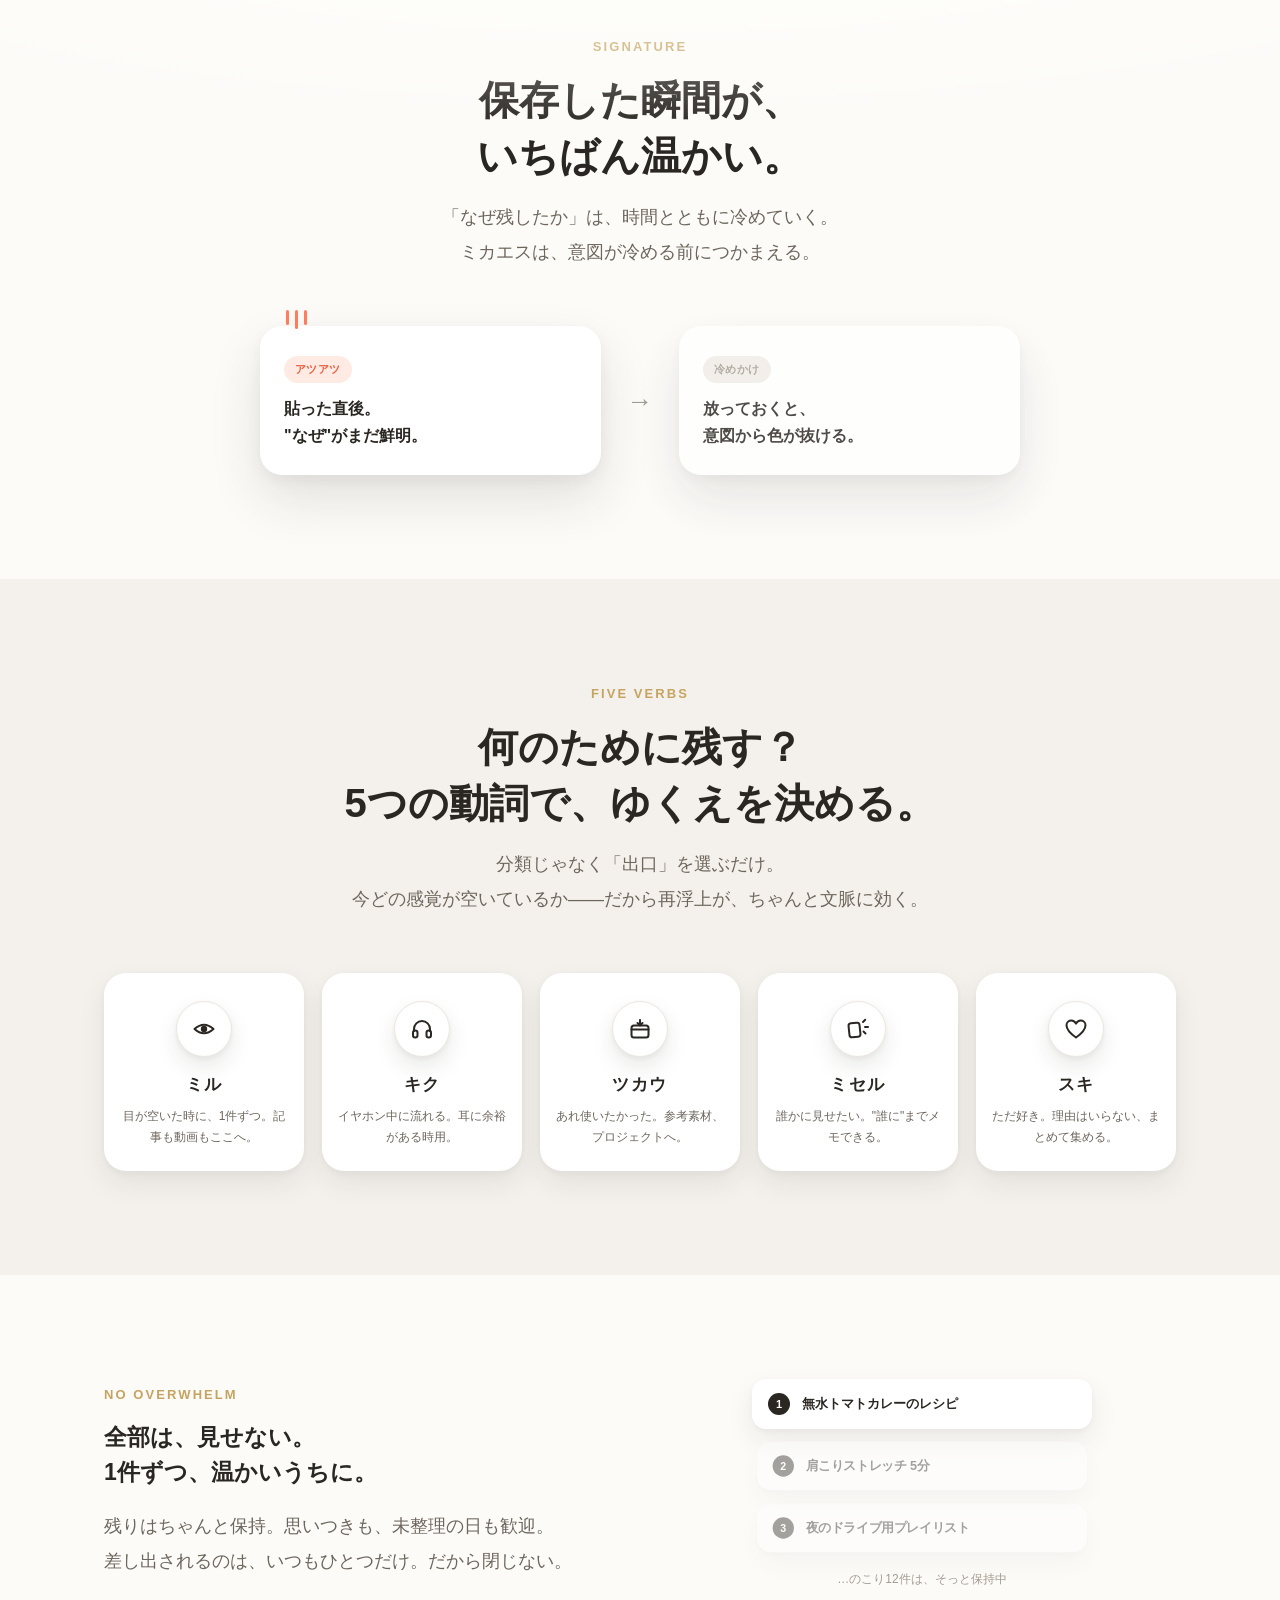
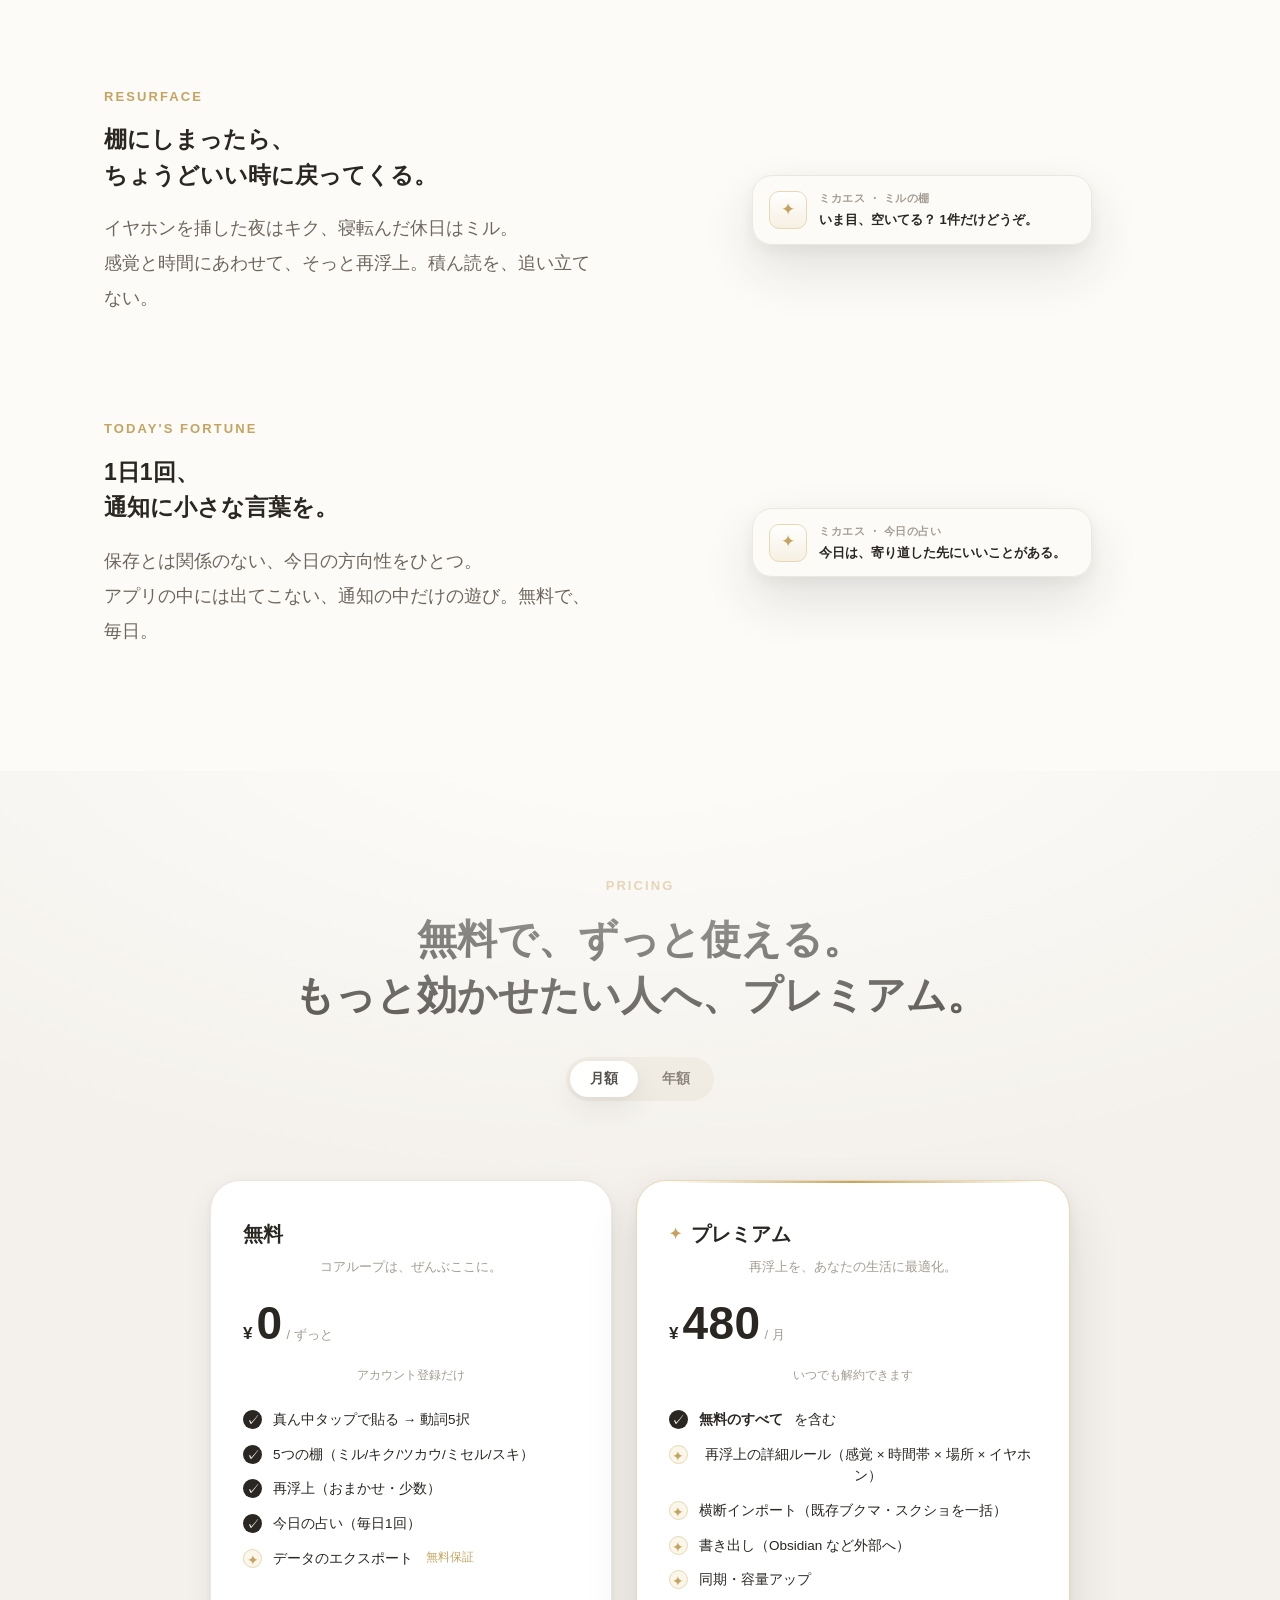
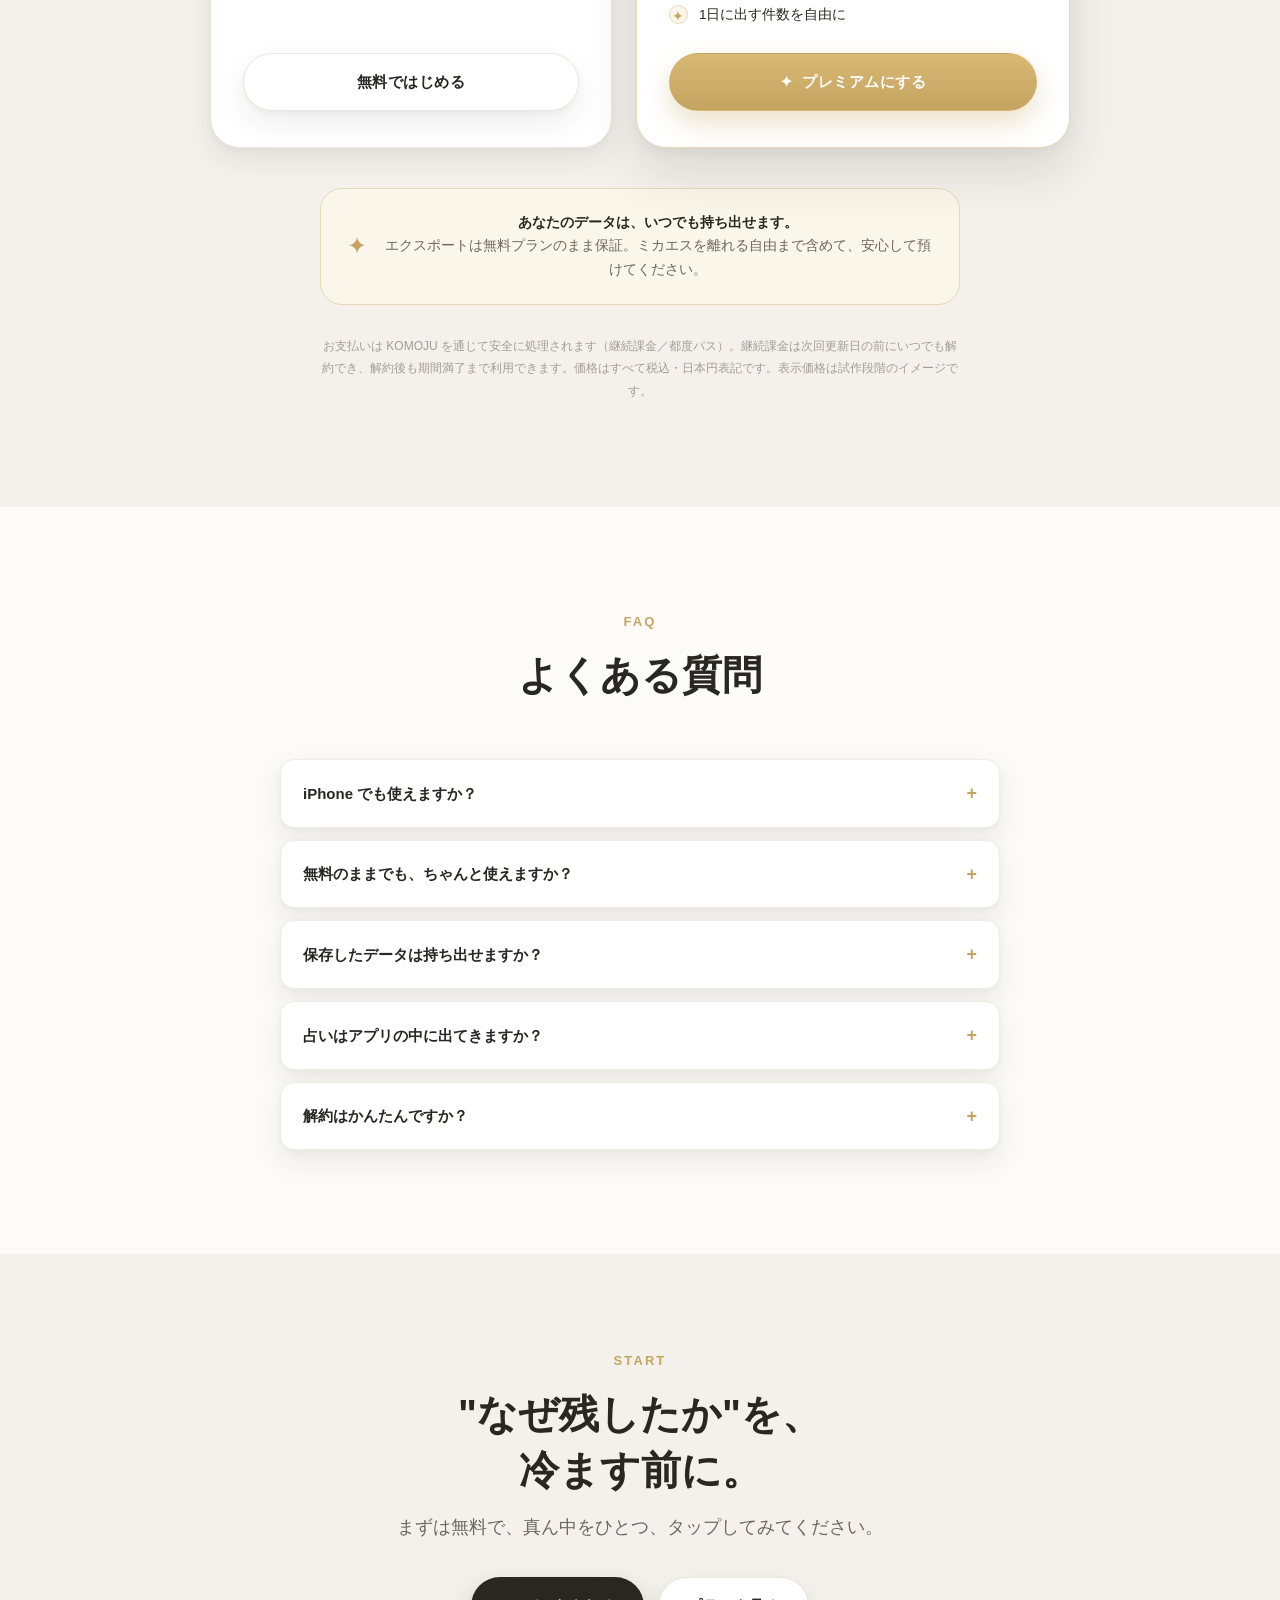
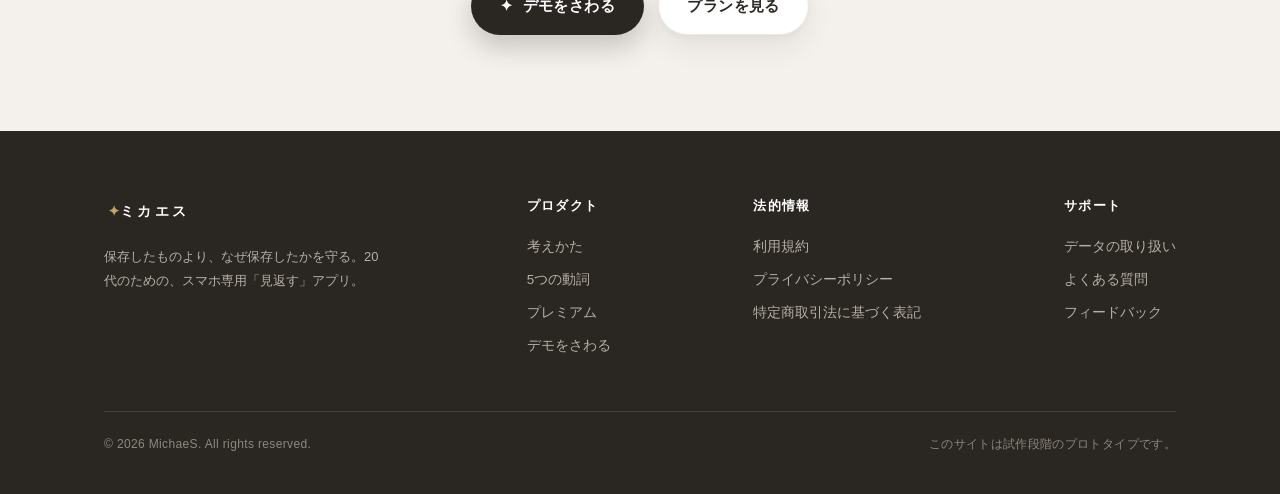
==== commit 9de5c75e: "Add files via upload" ====
--- a/LP.html
+++ b/LP.html
@@ -233,7 +233,7 @@
       <a href="#faq">よくある質問</a>
     </div>
     <div class="nav-cta">
-      <a href="MichaeS タップ画面.html" class="btn btn--ghost btn--sm">さわってみる</a>
+      <a href="index.html" class="btn btn--ghost btn--sm">さわってみる</a>
       <a href="#premium" class="btn btn--ink btn--sm">はじめる</a>
     </div>
   </div>
@@ -248,7 +248,7 @@
       <p class="lead">保存したものより、<b>なぜ保存したか</b>を守る。<br>散らばった「あとで見る」を、ひとつの入口へ。<br>そして——温かいうちに、ひとつずつ。</p>
       <div class="hero-cta">
         <a href="#premium" class="btn btn--ink"><span class="star">✦</span>ホーム画面に追加する</a>
-        <a href="MichaeS タップ画面.html" class="btn btn--ghost">デモをさわる</a>
+        <a href="index.html" class="btn btn--ghost">デモをさわる</a>
       </div>
       <p class="hero-note">iPhone / Android ・ PWA ・ 日本語 ・ まずは無料で</p>
     </div>
@@ -414,7 +414,7 @@
           <li><span class="ck y">✓</span>今日の占い（毎日1回）</li>
           <li><span class="ck g">✦</span>データのエクスポート<span class="free-star">無料保証</span></li>
         </ul>
-        <a href="MichaeS タップ画面.html" class="btn btn--ghost">無料ではじめる</a>
+        <a href="index.html" class="btn btn--ghost">無料ではじめる</a>
       </div>
 
       <div class="plan prem">
@@ -430,7 +430,7 @@
           <li><span class="ck g">✦</span>同期・容量アップ</li>
           <li><span class="ck g">✦</span>1日に出す件数を自由に</li>
         </ul>
-        <a href="#" class="btn btn--gold" onclick="return false;"><span class="star">✦</span>プレミアムにする</a>
+        <a href="index.html?upgrade=1" class="btn btn--gold"><span class="star">✦</span>プレミアムにする</a>
       </div>
     </div>
 
@@ -466,7 +466,7 @@
     <h2 class="h-sec">"なぜ残したか"を、<br>冷ます前に。</h2>
     <p class="lead">まずは無料で、真ん中をひとつ、タップしてみてください。</p>
     <div class="hero-cta" style="justify-content:center">
-      <a href="MichaeS タップ画面.html" class="btn btn--ink"><span class="star">✦</span>デモをさわる</a>
+      <a href="index.html" class="btn btn--ink"><span class="star">✦</span>デモをさわる</a>
       <a href="#premium" class="btn btn--ghost">プランを見る</a>
     </div>
   </div>
@@ -485,17 +485,17 @@
         <a href="#feature">考えかた</a>
         <a href="#verbs">5つの動詞</a>
         <a href="#premium">プレミアム</a>
-        <a href="MichaeS タップ画面.html">デモをさわる</a>
+        <a href="index.html">デモをさわる</a>
       </div>
       <div class="footer-col">
         <h4>法的情報</h4>
-        <a href="ミカエス 規約.html#terms">利用規約</a>
-        <a href="ミカエス 規約.html#privacy">プライバシーポリシー</a>
-        <a href="ミカエス 規約.html#tokushoho">特定商取引法に基づく表記</a>
+        <a href="rule.html#terms">利用規約</a>
+        <a href="rule.html#privacy">プライバシーポリシー</a>
+        <a href="rule.html#tokushoho">特定商取引法に基づく表記</a>
       </div>
       <div class="footer-col">
         <h4>サポート</h4>
-        <a href="ミカエス 規約.html#privacy">データの取り扱い</a>
+        <a href="rule.html#privacy">データの取り扱い</a>
         <a href="#faq">よくある質問</a>
         <a href="#">フィードバック</a>
       </div>
--- a/lp-styles.css
+++ b/lp-styles.css
@@ -0,0 +1,171 @@
+/* lp-styles.css — ミカエス LP サイト共有スタイル
+   トークンは MichaeS_design_handover.md の v2 実装値に準拠。
+   ゴールド＝神聖の化粧（ヘアライン/ハローのみ）／コーラル＝温度専用。広面・装飾に使わない。 */
+
+:root {
+  --paper: #F4F1EC;
+  --paper-deep: #ECE7DD;
+  --light: #FCFBF8;
+  --ink: #2A2622;
+  --ink-mid: #6E665D;
+  --ink-soft: #A49C92;
+  --card: #FFFFFF;
+  --line: #ECE7DF;
+  --line-soft: #F1ECE3;
+
+  --gold: #C5A461;
+  --gold-soft: #E8D9B5;
+  --gold-tint: #FBF6EA;
+  --warm: #FF7D5E;
+  --warm-deep: #E85F3F;
+  --warm-tint: #FFEBE3;
+
+  --maxw: 1120px;
+  --r-lg: 30px;
+  --r-md: 22px;
+  --r-sm: 14px;
+  --shadow-card: 0 24px 52px rgba(42, 38, 34, 0.12), 0 5px 14px rgba(42, 38, 34, 0.05);
+  --shadow-soft: 0 12px 28px rgba(42, 38, 34, 0.08), 0 2px 6px rgba(42, 38, 34, 0.04);
+
+  --display: 'Zen Maru Gothic', sans-serif;
+  --body: 'Zen Kaku Gothic New', sans-serif;
+}
+
+* { box-sizing: border-box; }
+html { scroll-behavior: smooth; }
+body {
+  margin: 0;
+  font-family: var(--body);
+  color: var(--ink);
+  background: var(--light);
+  -webkit-font-smoothing: antialiased;
+  line-height: 1.7;
+}
+img { max-width: 100%; display: block; }
+a { color: inherit; text-decoration: none; }
+
+.wrap { width: 100%; max-width: var(--maxw); margin: 0 auto; padding: 0 24px; }
+.icon { width: 1em; height: 1em; display: inline-block; vertical-align: middle; }
+
+/* ── 区切り・地色 ───────────────────────────── */
+.band { position: relative; padding: 104px 0; }
+.band--paper { background: var(--paper); }
+.band--light { background: var(--light); }
+.band--tight { padding: 72px 0; }
+.beam-top::before {
+  content: ""; position: absolute; inset: 0; pointer-events: none;
+  background: radial-gradient(120% 56% at 50% -8%, rgba(255,255,252,.95), rgba(255,255,252,0) 70%);
+}
+.hairline { height: 1px; border: 0; margin: 0;
+  background: linear-gradient(90deg, transparent, var(--line) 18%, var(--line) 82%, transparent); }
+
+/* ── タイポ ────────────────────────────────── */
+.kicker {
+  display: inline-flex; align-items: center; gap: 8px;
+  font-size: 12px; font-weight: 700; letter-spacing: .22em; text-indent: .22em;
+  color: var(--ink-mid); text-transform: none;
+}
+.kicker .star { color: var(--gold); letter-spacing: 0; text-indent: 0; }
+.eyebrow {
+  font-family: var(--display); font-weight: 700; font-size: 13px;
+  letter-spacing: .16em; color: var(--gold); margin: 0 0 14px;
+}
+h1, h2, h3 { font-family: var(--display); font-weight: 700; margin: 0; text-wrap: balance; }
+.h-hero { font-size: clamp(34px, 6vw, 60px); line-height: 1.28; letter-spacing: .01em; }
+.h-sec { font-size: clamp(27px, 4vw, 40px); line-height: 1.4; }
+.h-sub { font-size: clamp(18px, 2.4vw, 23px); line-height: 1.55; }
+.lead { font-size: clamp(15px, 1.9vw, 18px); color: var(--ink-mid); line-height: 1.95; text-wrap: pretty; }
+.muted { color: var(--ink-soft); }
+.center { text-align: center; }
+.sec-head { max-width: 640px; margin: 0 auto 56px; text-align: center; }
+.sec-head .lead { margin: 16px 0 0; }
+
+/* ── ボタン ────────────────────────────────── */
+.btn {
+  display: inline-flex; align-items: center; justify-content: center; gap: 9px;
+  font-family: var(--body); font-weight: 700; font-size: 15px; letter-spacing: .03em;
+  border-radius: 999px; padding: 15px 28px; cursor: pointer; border: 1px solid transparent;
+  transition: transform .14s ease, box-shadow .2s ease, background .2s ease;
+}
+.btn:active { transform: scale(.97); }
+.btn--ink { background: var(--ink); color: #fff; box-shadow: 0 12px 26px rgba(42,38,34,.22); }
+.btn--ink:hover { box-shadow: 0 16px 32px rgba(42,38,34,.28); }
+.btn--ghost { background: var(--card); color: var(--ink); border-color: var(--line); box-shadow: var(--shadow-soft); }
+.btn--ghost:hover { border-color: var(--gold-soft); }
+.btn--gold {
+  color: #fff; background: linear-gradient(180deg, #D8B873, #C5A461);
+  box-shadow: 0 12px 26px rgba(197,164,97,.32);
+}
+.btn--gold:hover { box-shadow: 0 16px 34px rgba(197,164,97,.4); }
+.btn--sm { padding: 11px 18px; font-size: 13px; }
+.btn .star { color: var(--gold); }
+.btn--gold .star, .btn--ink .star { color: #fff; }
+
+.pill {
+  display: inline-flex; align-items: center; gap: 7px;
+  font-size: 12px; font-weight: 700; letter-spacing: .04em; color: var(--ink-mid);
+  background: var(--card); border: 1px solid var(--line); border-radius: 999px; padding: 7px 14px;
+  box-shadow: var(--shadow-soft);
+}
+.pill .dot { width: 7px; height: 7px; border-radius: 50%; background: var(--warm); }
+
+/* ── ナビ ──────────────────────────────────── */
+.nav {
+  position: sticky; top: 0; z-index: 50;
+  backdrop-filter: saturate(1.4) blur(14px);
+  background: rgba(252, 251, 248, .82);
+  border-bottom: 1px solid var(--line-soft);
+}
+.nav-inner { display: flex; align-items: center; justify-content: space-between; height: 66px; }
+.brand { display: inline-flex; align-items: center; gap: 9px;
+  font-family: var(--display); font-weight: 900; font-size: 18px; letter-spacing: .26em; text-indent: .26em; }
+.brand .star { color: var(--gold); font-size: 14px; letter-spacing: 0; text-indent: 0; }
+.nav-links { display: flex; align-items: center; gap: 30px; }
+.nav-links a { font-size: 14px; font-weight: 500; color: var(--ink-mid); transition: color .15s ease; white-space: nowrap; }
+.nav-links a:hover { color: var(--ink); }
+.nav-cta { display: flex; align-items: center; gap: 14px; }
+@media (max-width: 760px) { .nav-links { display: none; } }
+
+/* ── カード/グリッド ───────────────────────── */
+.grid { display: grid; gap: 22px; }
+.g-3 { grid-template-columns: repeat(3, 1fr); }
+.g-2 { grid-template-columns: repeat(2, 1fr); }
+.card {
+  background: var(--card); border-radius: var(--r-md); padding: 30px 28px;
+  box-shadow: var(--shadow-soft); position: relative;
+}
+.card--hair::before {
+  content: ""; position: absolute; top: 0; left: 26px; right: 26px; height: 2px; border-radius: 2px;
+  background: linear-gradient(90deg, rgba(197,164,97,0), var(--gold-soft) 30%, var(--gold) 50%, var(--gold-soft) 70%, rgba(197,164,97,0));
+}
+.card h3 { font-size: 19px; margin-bottom: 8px; }
+.card p { margin: 0; font-size: 14px; color: var(--ink-mid); line-height: 1.85; }
+@media (max-width: 860px) { .g-3 { grid-template-columns: 1fr; } .g-2 { grid-template-columns: 1fr; } }
+
+/* ── 動詞バッジ（円） ──────────────────────── */
+.verb-circle {
+  width: 56px; height: 56px; border-radius: 50%; flex: none;
+  background: var(--card); border: 1px solid var(--line);
+  display: grid; place-items: center; color: var(--ink);
+  box-shadow: 0 10px 22px rgba(42,38,34,.10), 0 2px 5px rgba(42,38,34,.05);
+}
+.verb-circle .icon { width: 24px; height: 24px; }
+
+/* ── フッター ──────────────────────────────── */
+.footer { background: var(--ink); color: #E8E3DB; padding: 64px 0 40px; }
+.footer .brand { color: #fff; }
+.footer-grid { display: flex; justify-content: space-between; gap: 40px; flex-wrap: wrap; }
+.footer-col h4 { font-family: var(--display); font-size: 13px; letter-spacing: .1em; color: #fff; margin: 0 0 14px; }
+.footer-col a { display: block; font-size: 13.5px; color: #B6AFA4; padding: 5px 0; transition: color .15s ease; }
+.footer-col a:hover { color: #fff; }
+.footer-bottom {
+  margin-top: 48px; padding-top: 22px; border-top: 1px solid rgba(255,255,255,.12);
+  display: flex; justify-content: space-between; gap: 16px; flex-wrap: wrap;
+  font-size: 12px; color: #8E877D; letter-spacing: .03em;
+}
+
+/* 既定は可視。JSが動く環境でだけ、出現前に隠して動かす（.js-anim を付与） */
+@media (prefers-reduced-motion: no-preference) {
+  .js-anim .reveal { opacity: 0; transform: translateY(22px); transition: opacity .7s ease, transform .7s cubic-bezier(.22,1,.36,1); }
+  .js-anim .reveal.in { opacity: 1; transform: none; }
+}
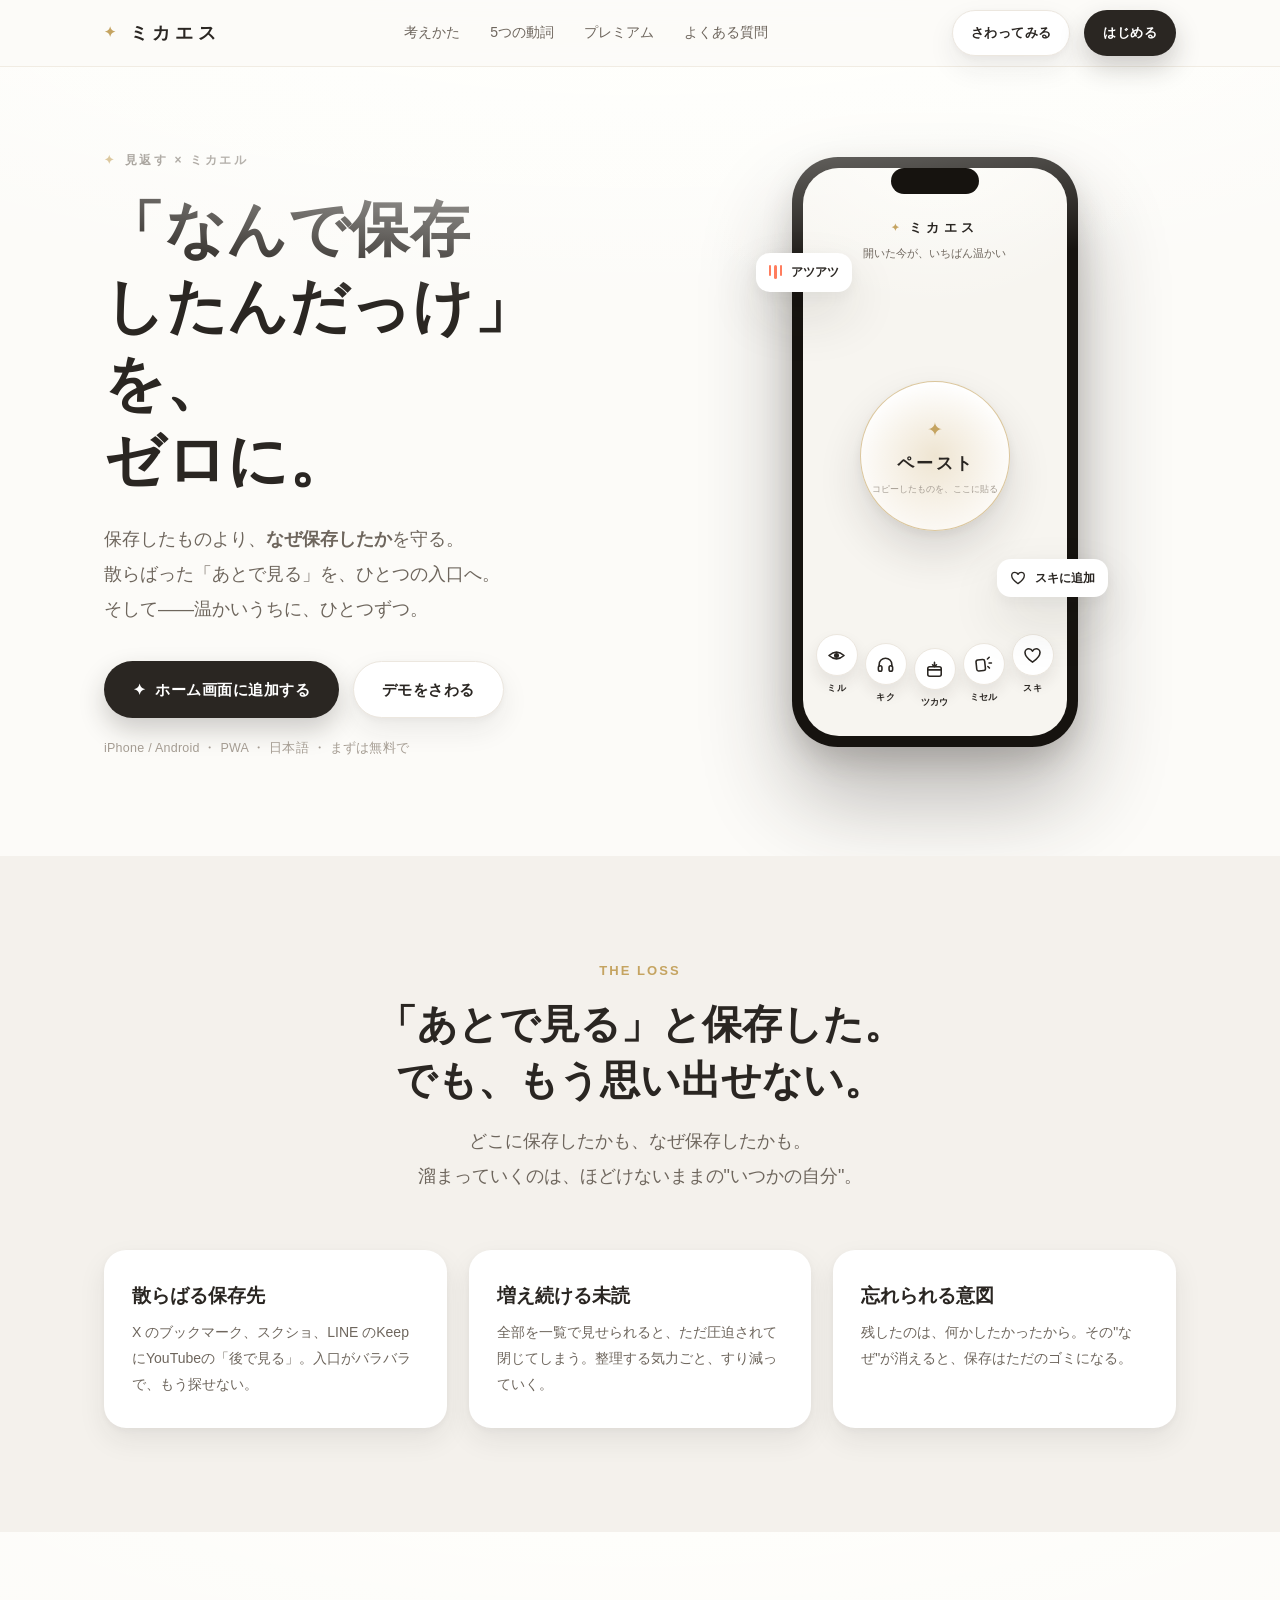
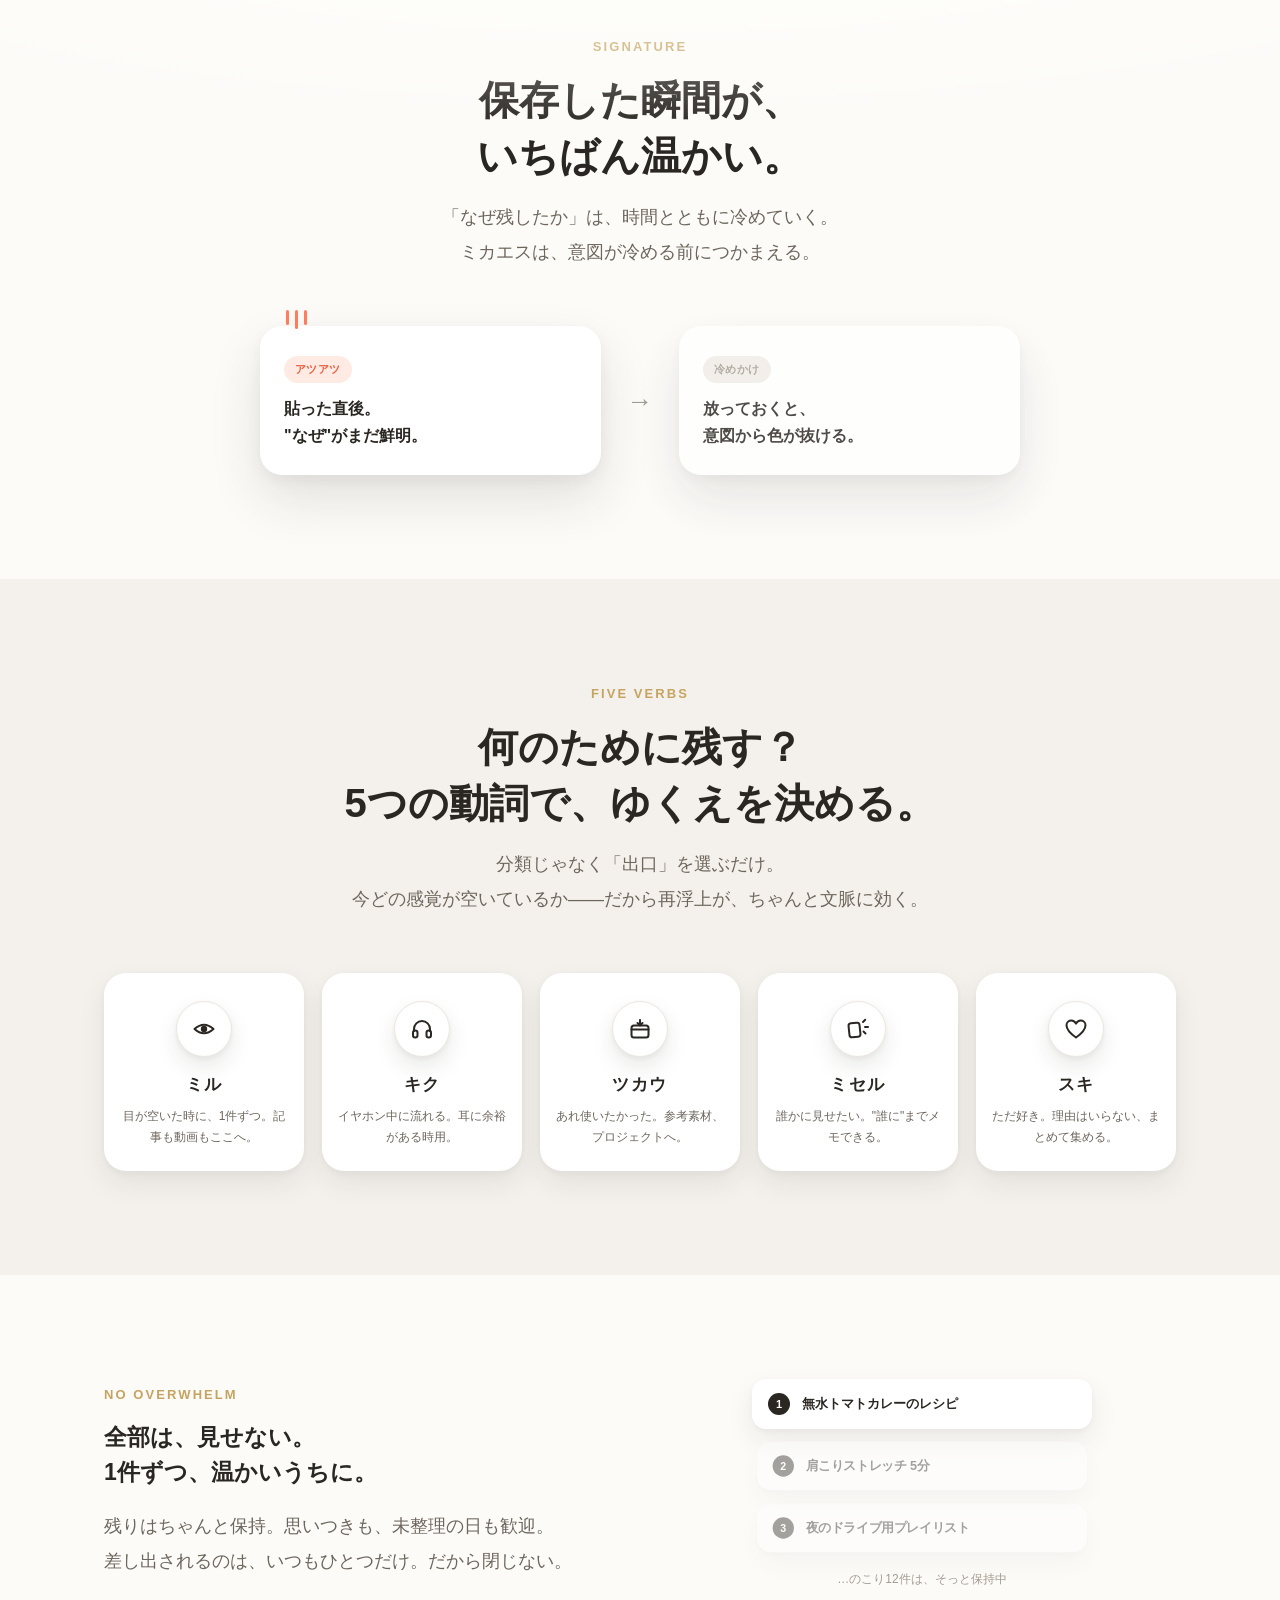
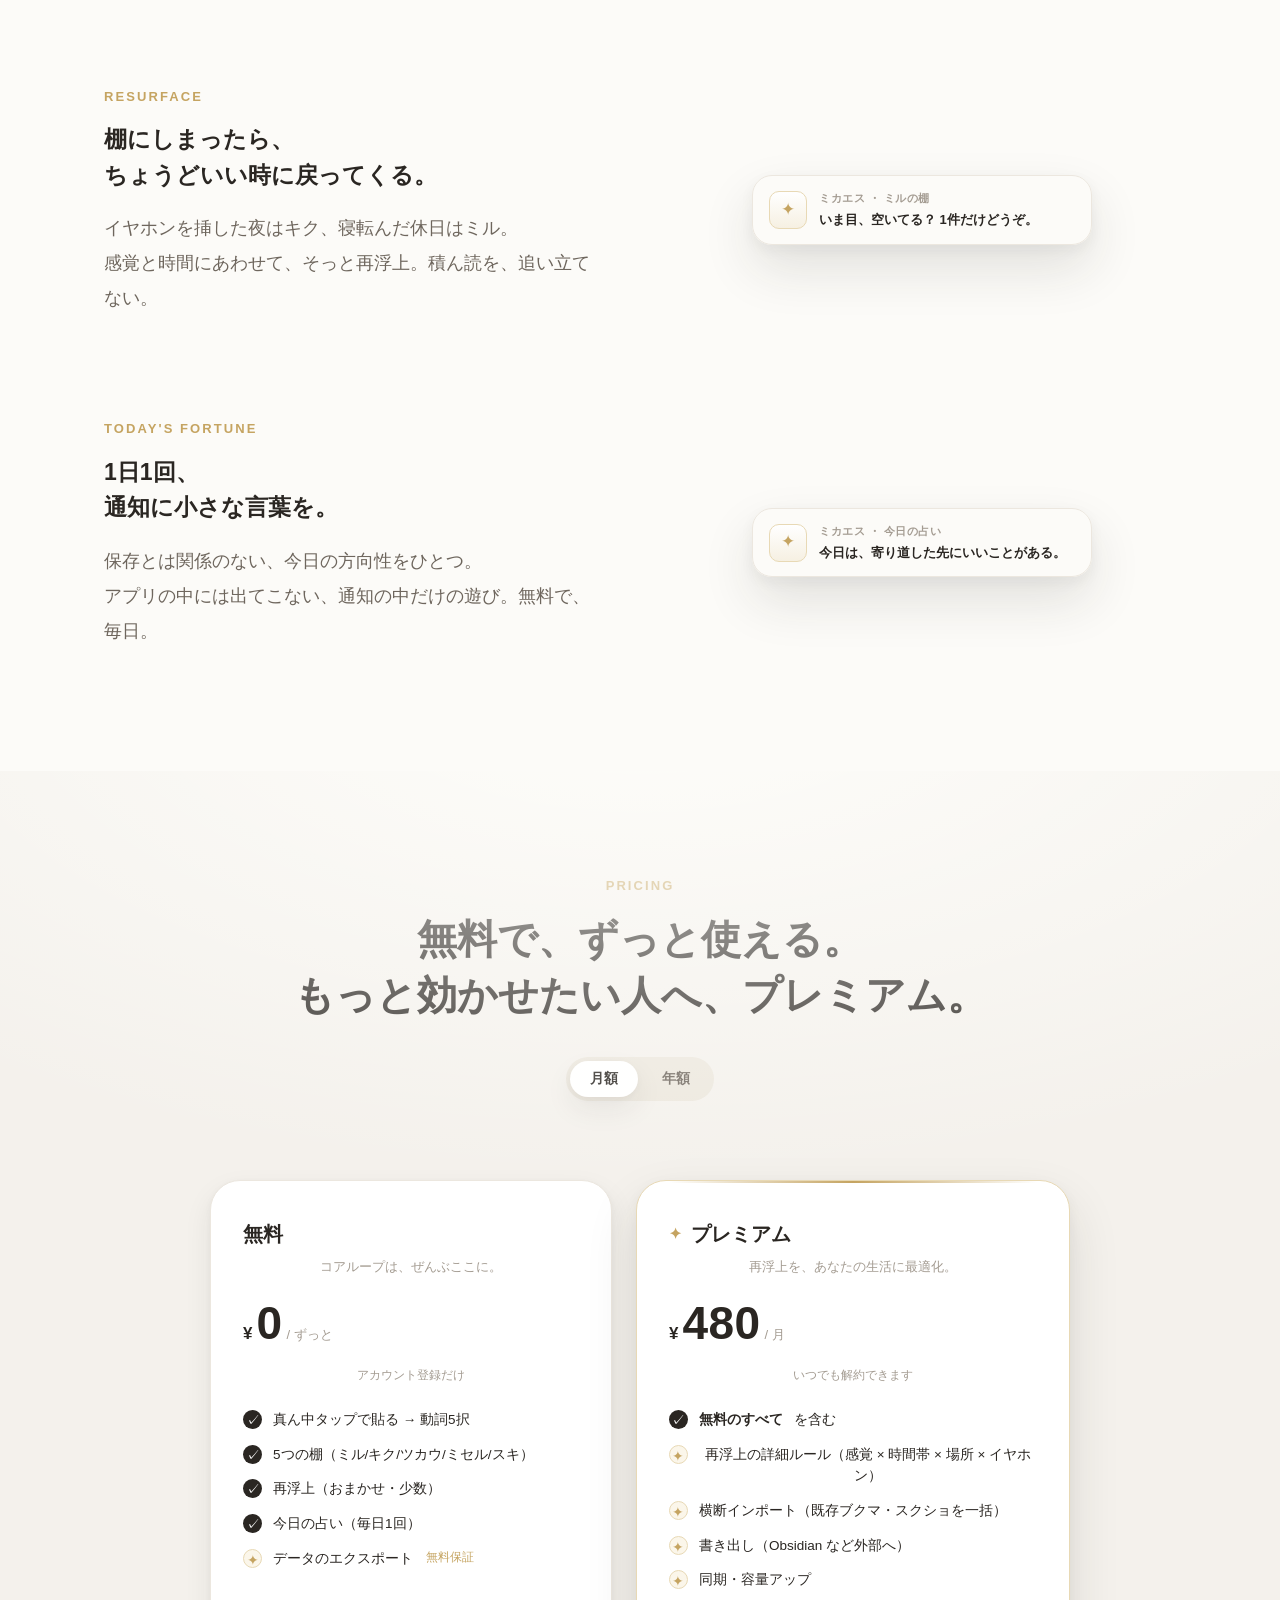
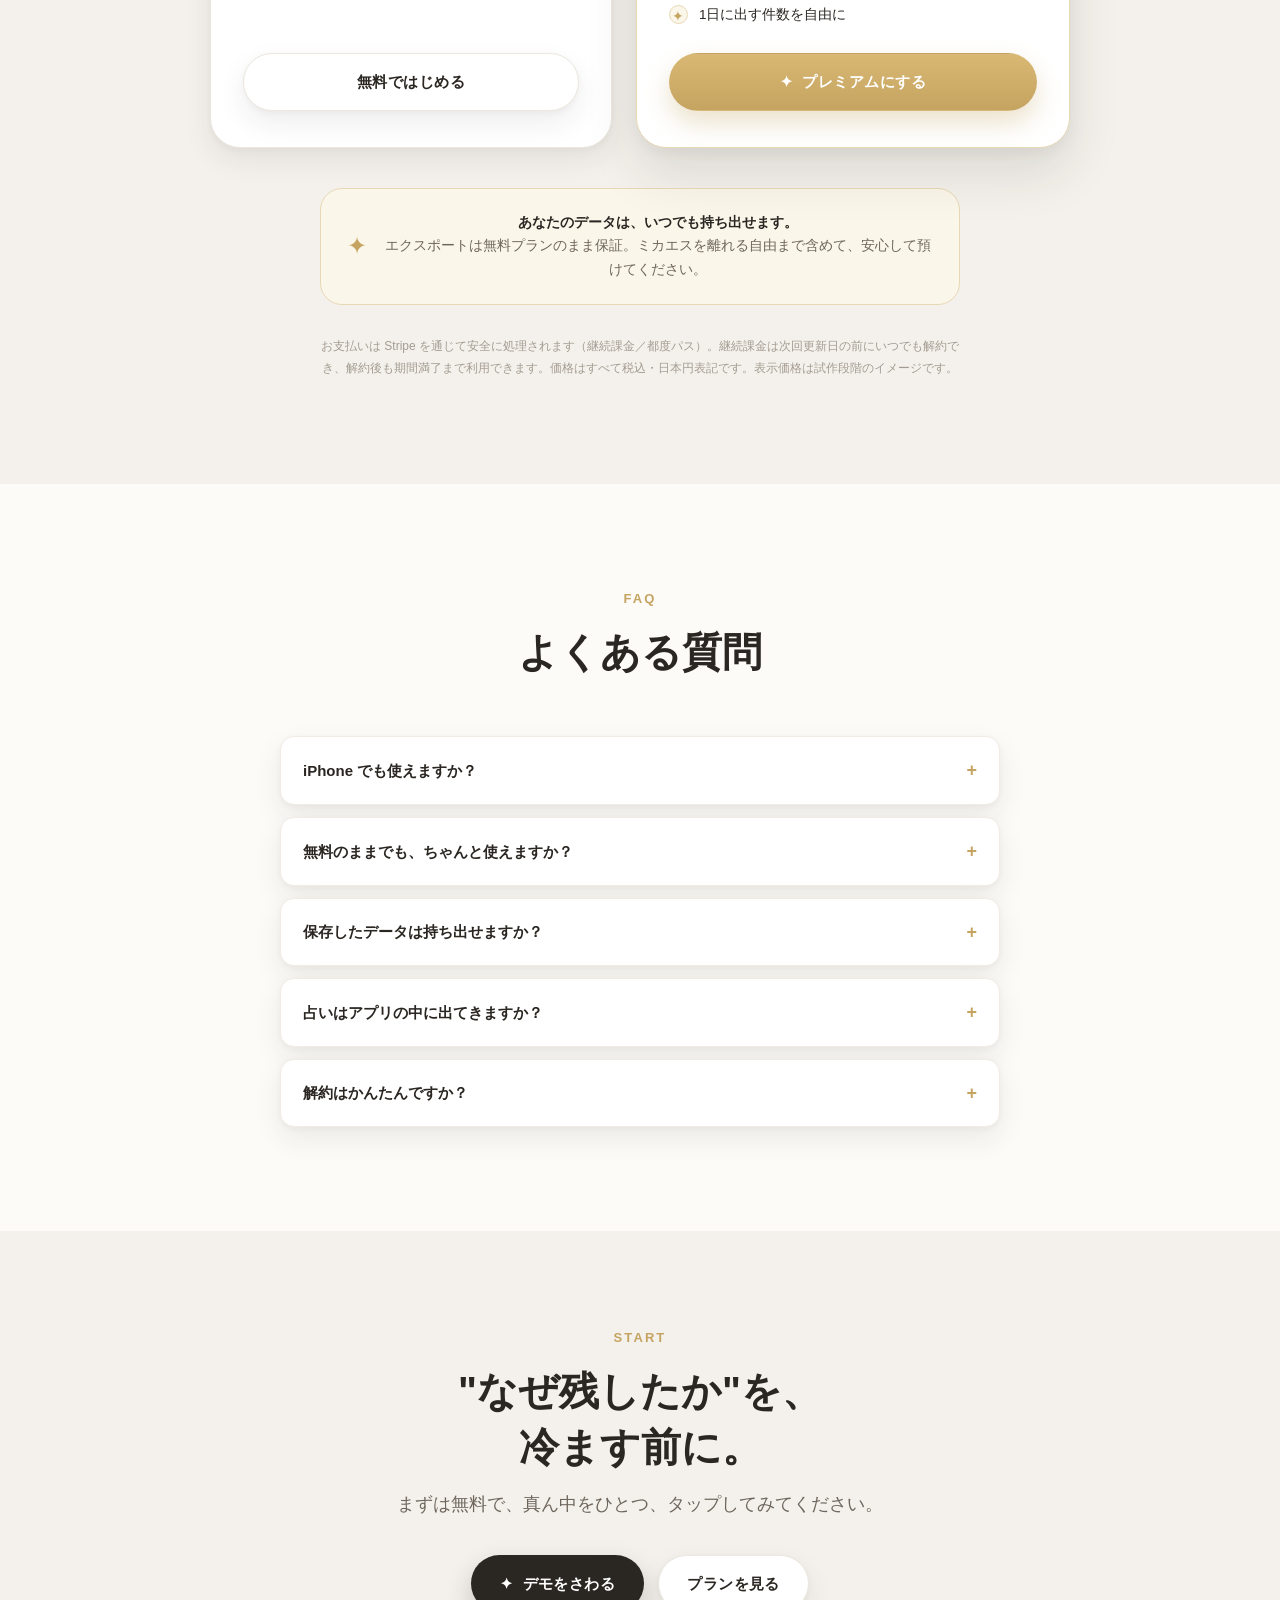
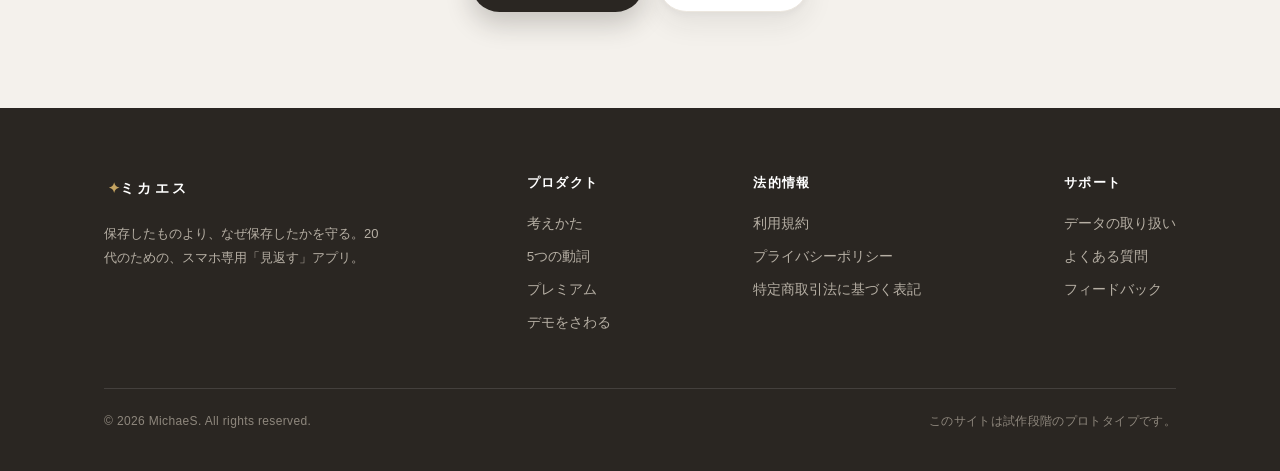
==== commit 4af810e1: "特商法表記を確定＋決済表記をKOMOJU→Stripeに修正 - 特商法（rule.html）: 販売事業者/運営責任者=山林龍生、連絡先=ryamabay.ai@outlook.jp を記載 - 所" ====
--- a/LP.html
+++ b/LP.html
@@ -177,7 +177,7 @@
   .plan li .free-star { color: var(--gold); font-size: 12px; margin-left: 2px; }
   @media (max-width: 760px){ .plans { grid-template-columns: 1fr; } }
 
-  .komoju-note { max-width: 640px; margin: 30px auto 0; text-align: center; font-size: 12px; color: var(--ink-soft); line-height: 1.9; }
+  .pay-note { max-width: 640px; margin: 30px auto 0; text-align: center; font-size: 12px; color: var(--ink-soft); line-height: 1.9; }
   .guarantee {
     max-width: 640px; margin: 40px auto 0; background: var(--gold-tint); border: 1px solid var(--gold-soft);
     border-radius: var(--r-md); padding: 22px 26px; display: flex; align-items: center; gap: 16px;
@@ -438,7 +438,7 @@
       <span class="gstar">✦</span>
       <p><b>あなたのデータは、いつでも持ち出せます。</b><br>エクスポートは無料プランのまま保証。ミカエスを離れる自由まで含めて、安心して預けてください。</p>
     </div>
-    <p class="komoju-note">お支払いは KOMOJU を通じて安全に処理されます（継続課金／都度パス）。継続課金は次回更新日の前にいつでも解約でき、解約後も期間満了まで利用できます。価格はすべて税込・日本円表記です。表示価格は試作段階のイメージです。</p>
+    <p class="pay-note">お支払いは Stripe を通じて安全に処理されます（継続課金／都度パス）。継続課金は次回更新日の前にいつでも解約でき、解約後も期間満了まで利用できます。価格はすべて税込・日本円表記です。表示価格は試作段階のイメージです。</p>
   </div>
 </section>
 
@@ -454,7 +454,7 @@
       <details><summary>無料のままでも、ちゃんと使えますか？<span class="pm">+</span></summary><div class="fa">使えます。貼る → 動詞で仕分ける → 棚から見返す、というコアループはすべて無料です。再浮上も「おまかせ（少数）」で動きます。プレミアムは、その再浮上を生活リズムに細かく合わせたい人や、既存の大量の保存を取り込みたい人のためのものです。</div></details>
       <details><summary>保存したデータは持ち出せますか？<span class="pm">+</span></summary><div class="fa">はい。データのエクスポートは無料プランのまま保証しています。いつでも自分のデータを書き出して持ち出せます。これはミカエスを信頼してもらうための約束です。</div></details>
       <details><summary>占いはアプリの中に出てきますか？<span class="pm">+</span></summary><div class="fa">いいえ。今日の占いは1日1回、プッシュ通知の中だけに届きます。保存物とも無関係で、アプリ本体の体験を邪魔しません。設定からいつでもオフにできます。</div></details>
-      <details><summary>解約はかんたんですか？<span class="pm">+</span></summary><div class="fa">継続課金は、設定画面または KOMOJU の管理から次回更新日の前にいつでも解約できます。解約しても、契約期間が終わるまではプレミアム機能を使えます。</div></details>
+      <details><summary>解約はかんたんですか？<span class="pm">+</span></summary><div class="fa">継続課金は、設定画面または Stripe の管理画面から次回更新日の前にいつでも解約できます。解約しても、契約期間が終わるまではプレミアム機能を使えます。</div></details>
     </div>
   </div>
 </section>
--- a/lp-styles.css
+++ b/lp-styles.css
@@ -85,6 +85,7 @@
   display: inline-flex; align-items: center; justify-content: center; gap: 9px;
   font-family: var(--body); font-weight: 700; font-size: 15px; letter-spacing: .03em;
   border-radius: 999px; padding: 15px 28px; cursor: pointer; border: 1px solid transparent;
+  white-space: nowrap;
   transition: transform .14s ease, box-shadow .2s ease, background .2s ease;
 }
 .btn:active { transform: scale(.97); }
@@ -117,7 +118,7 @@
   border-bottom: 1px solid var(--line-soft);
 }
 .nav-inner { display: flex; align-items: center; justify-content: space-between; height: 66px; }
-.brand { display: inline-flex; align-items: center; gap: 9px;
+.brand { display: inline-flex; align-items: center; gap: 9px; white-space: nowrap;
   font-family: var(--display); font-weight: 900; font-size: 18px; letter-spacing: .26em; text-indent: .26em; }
 .brand .star { color: var(--gold); font-size: 14px; letter-spacing: 0; text-indent: 0; }
 .nav-links { display: flex; align-items: center; gap: 30px; }
@@ -125,6 +126,11 @@
 .nav-links a:hover { color: var(--ink); }
 .nav-cta { display: flex; align-items: center; gap: 14px; }
 @media (max-width: 760px) { .nav-links { display: none; } }
+@media (max-width: 480px) {
+  .brand { font-size: 16px; letter-spacing: .12em; text-indent: .12em; }
+  .nav-cta { gap: 8px; }
+  .nav-cta .btn--sm { padding: 8px 12px; font-size: 12px; }
+}
 
 /* ── カード/グリッド ───────────────────────── */
 .grid { display: grid; gap: 22px; }
